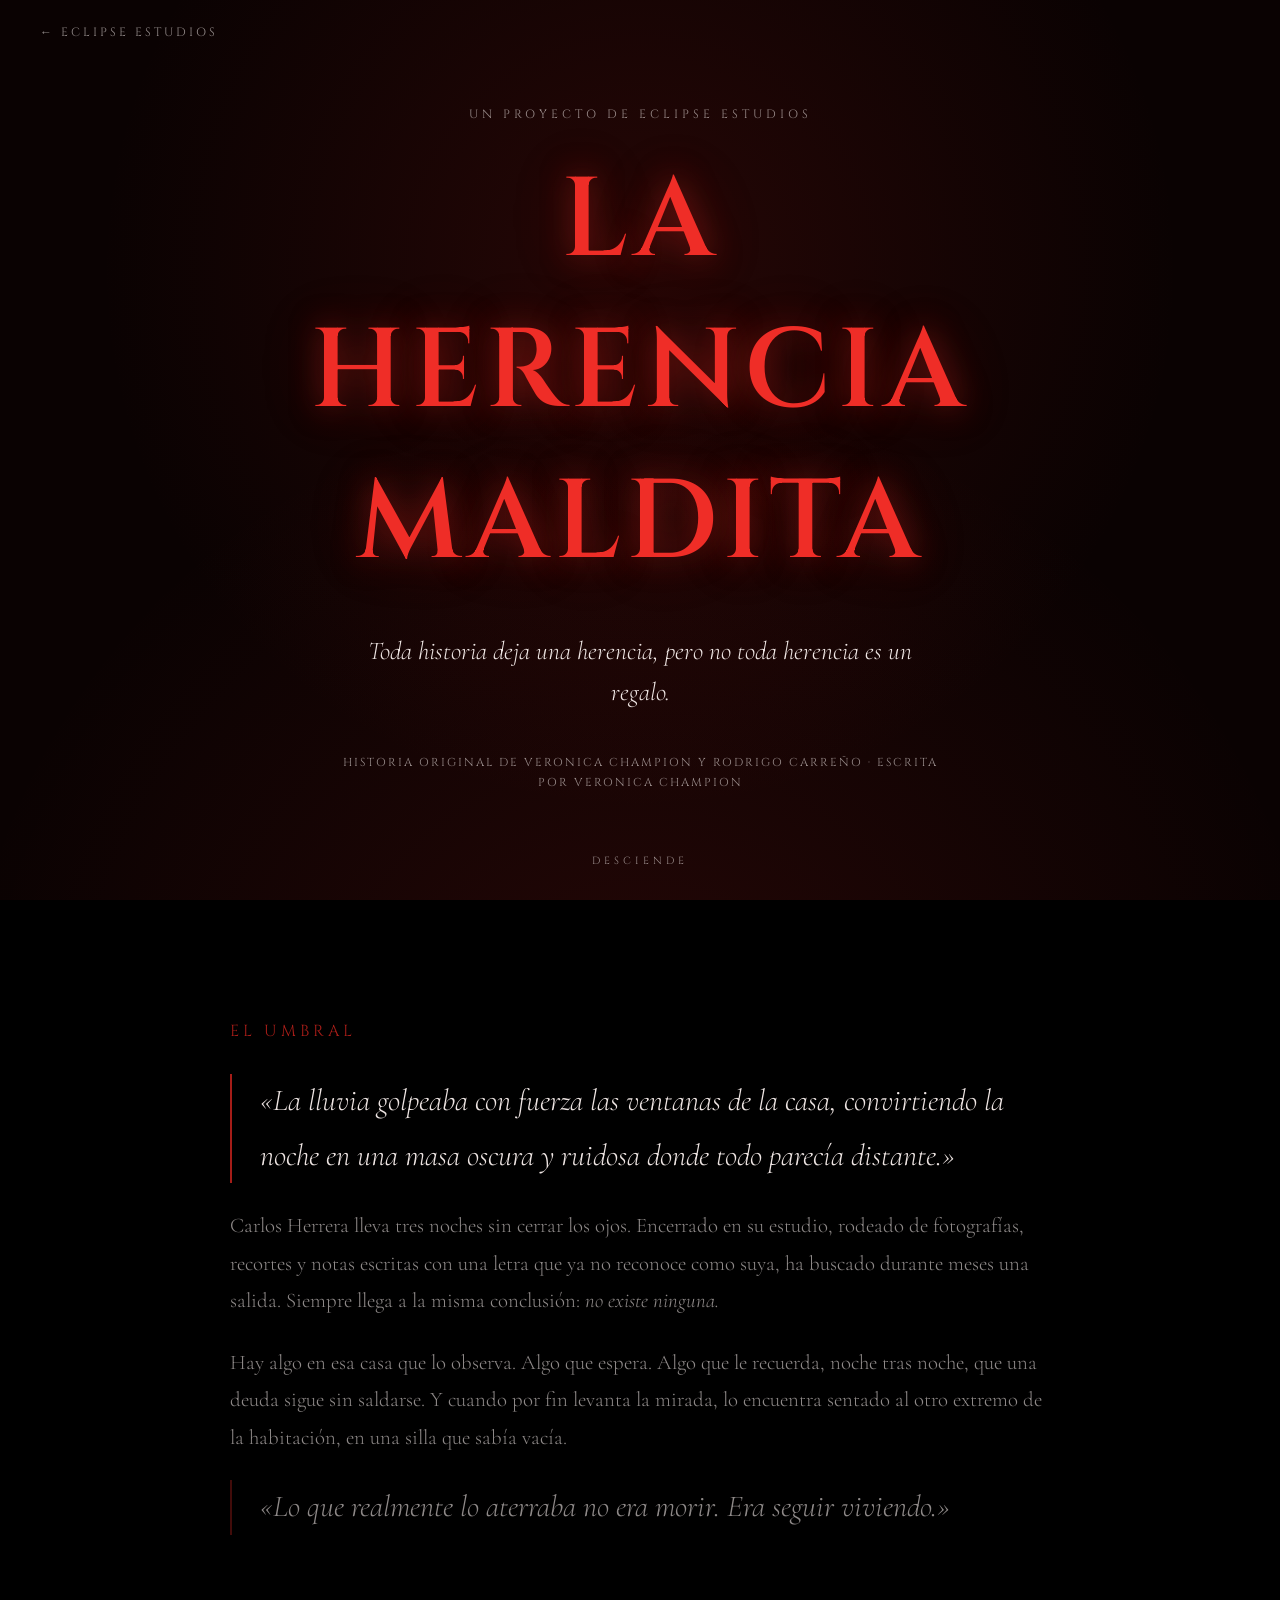
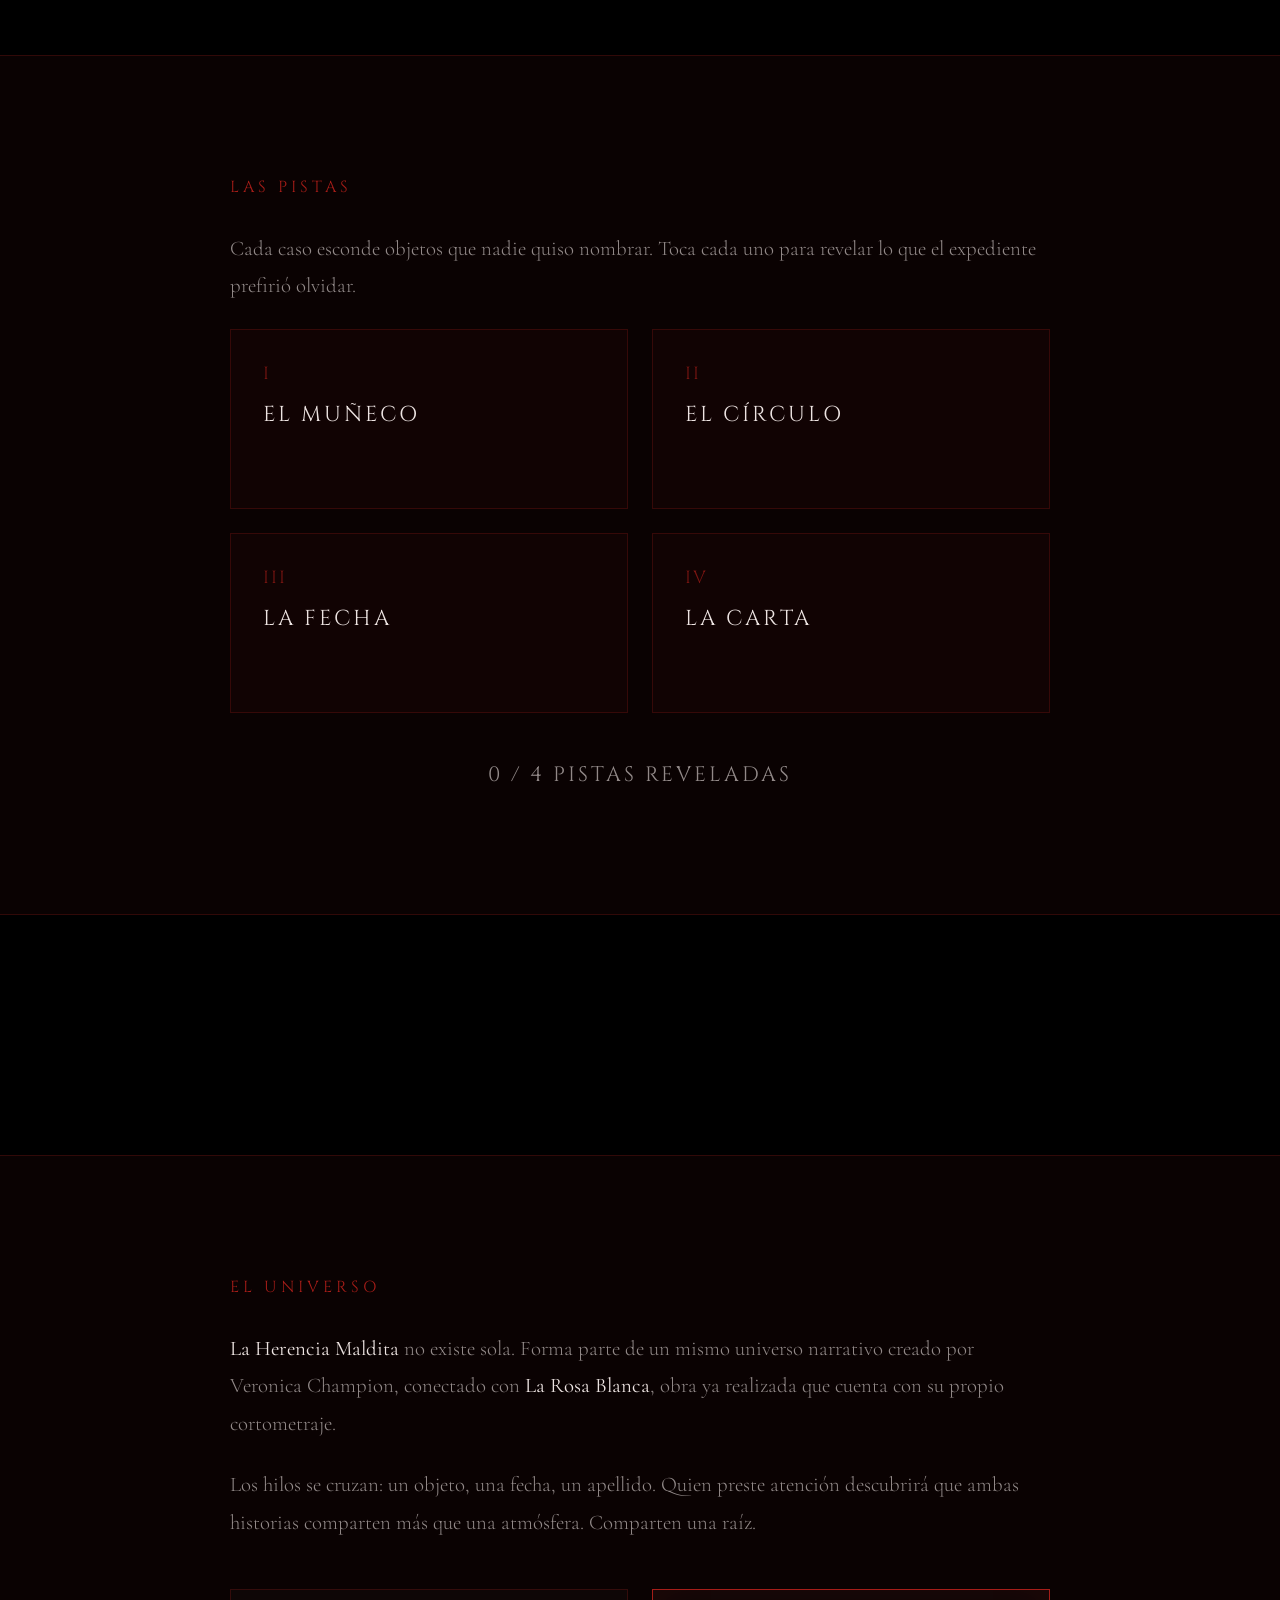
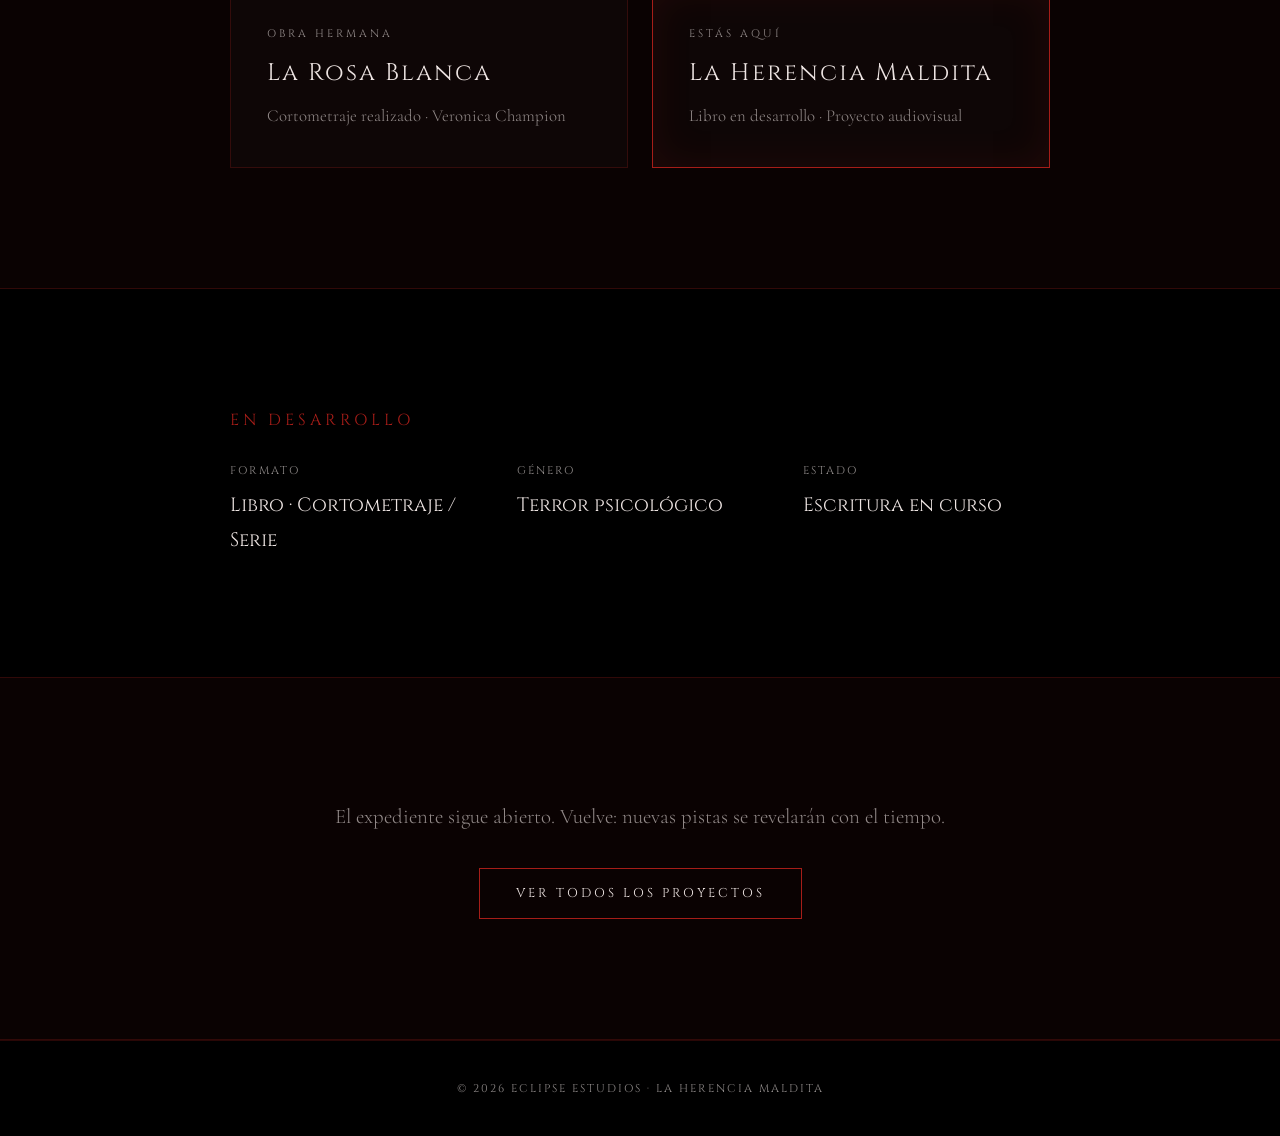
==== la-herencia-maldita/index.html @ ad68bd93 "Rename herencia.html to index.html" ====
<!DOCTYPE html>
<html lang="es">
  <head>
    <meta charset="UTF-8" />
    <meta name="viewport" content="width=device-width, initial-scale=1.0" />
    <meta
      name="description"
      content="La Herencia Maldita: libro y proyecto audiovisual de Eclipse Estudios. Una historia de Veronica Champion y Rodrigo Carreño. Descubre las pistas."
    />
    <title>La Herencia Maldita — Eclipse Estudios</title>

    <link rel="preconnect" href="https://fonts.googleapis.com" />
    <link rel="preconnect" href="https://fonts.gstatic.com" crossorigin />
    <link
      href="https://fonts.googleapis.com/css2?family=Cinzel:wght@400;500;600&family=Cormorant+Garamond:ital,wght@0,300;0,400;1,300;1,400&display=swap"
      rel="stylesheet"
    />

    <link rel="stylesheet" href="herencia.css" />
  </head>
  <body class="herencia-body">
    <header class="herencia-header">
      <a href="index.html" class="back-link" aria-label="Volver a Eclipse Estudios">&larr; Eclipse Estudios</a>
    </header>

    <main>
      <!-- HERO -->
      <section class="herencia-hero">
        <div class="herencia-hero-veil"></div>
        <div class="herencia-hero-content">
          <span class="herencia-kicker">Un proyecto de Eclipse Estudios</span>
          <h1 class="herencia-title">La Herencia Maldita</h1>
          <p class="herencia-tagline">
            Toda historia deja una herencia, pero no toda herencia es un regalo.
          </p>
          <p class="herencia-credits">
            Historia original de Veronica Champion y Rodrigo Carreño · Escrita por Veronica Champion
          </p>
        </div>
        <div class="herencia-scroll-hint" aria-hidden="true">Desciende</div>
      </section>

      <!-- RESEÑA / PRÓLOGO -->
      <section class="herencia-section">
        <div class="herencia-shell">
          <h2>El umbral</h2>
          <p class="lead-quote">
            «La lluvia golpeaba con fuerza las ventanas de la casa, convirtiendo la noche en una masa oscura y ruidosa donde todo parecía distante.»
          </p>
          <p>
            Carlos Herrera lleva tres noches sin cerrar los ojos. Encerrado en su estudio, rodeado de fotografías, recortes y notas escritas con una letra que ya no reconoce como suya, ha buscado durante meses una salida. Siempre llega a la misma conclusión: <em>no existe ninguna.</em>
          </p>
          <p>
            Hay algo en esa casa que lo observa. Algo que espera. Algo que le recuerda, noche tras noche, que una deuda sigue sin saldarse. Y cuando por fin levanta la mirada, lo encuentra sentado al otro extremo de la habitación, en una silla que sabía vacía.
          </p>
          <p class="lead-quote dim">
            «Lo que realmente lo aterraba no era morir. Era seguir viviendo.»
          </p>
        </div>
      </section>

      <!-- PISTAS INTERACTIVAS -->
      <section class="herencia-section alt" id="pistas">
        <div class="herencia-shell">
          <h2>Las pistas</h2>
          <p class="pistas-intro">
            Cada caso esconde objetos que nadie quiso nombrar. Toca cada uno para revelar lo que el expediente prefirió olvidar.
          </p>
          <div class="clue-grid">
            <button class="clue-card" type="button" data-clue="muneco">
              <span class="clue-seal" aria-hidden="true">I</span>
              <span class="clue-label">El Muñeco</span>
              <span class="clue-reveal">
                Pequeño. Antiguo. Sentado sobre una silla. Botones negros por ojos, costuras visibles, una sonrisa torcida. Aparece en cada escena... y desaparece de todos los registros oficiales.
              </span>
            </button>

            <button class="clue-card" type="button" data-clue="circulo">
              <span class="clue-seal" aria-hidden="true">II</span>
              <span class="clue-label">El Círculo</span>
              <span class="clue-reveal">
                Decenas de restos de cera rodeando el cadáver, formando un círculo irregular. No era decoración. No era casualidad. Alguien quiso que estuviera allí.
              </span>
            </button>

            <button class="clue-card" type="button" data-clue="fecha">
              <span class="clue-seal" aria-hidden="true">III</span>
              <span class="clue-label">La Fecha</span>
              <span class="clue-reveal">
                06 de junio del 2003. La detective Catalina la había visto antes. Demasiadas veces. Cada vez que aparece, se conecta con un recuerdo que lleva un año intentando entender.
              </span>
            </button>

            <button class="clue-card" type="button" data-clue="carta">
              <span class="clue-seal" aria-hidden="true">IV</span>
              <span class="clue-label">La Carta</span>
              <span class="clue-reveal">
                Doblada varias veces sobre el escritorio. La intentó escribir durante semanas; cada vez terminaba rompiéndola. Ninguna palabra bastaba para justificar lo imperdonable.
              </span>
            </button>
          </div>
          <p class="clue-progress" id="clueProgress" aria-live="polite">0 / 4 pistas reveladas</p>
        </div>
      </section>

      <!-- ACERTIJO -->
      <section class="herencia-section" id="acertijo">
        <div class="herencia-shell herencia-riddle" hidden id="riddleBlock">
          <h2>El acertijo</h2>
          <p class="riddle-text">
            «No tengo voz, pero observo. No tengo vida, pero espero. Botones por ojos, una sonrisa que no es mía. ¿Qué soy?»
          </p>
          <form class="riddle-form" id="riddleForm" autocomplete="off">
            <input
              type="text"
              id="riddleInput"
              class="riddle-input"
              placeholder="Escribe tu respuesta..."
              aria-label="Tu respuesta al acertijo"
            />
            <button type="submit" class="herencia-button">Responder</button>
          </form>
          <p class="riddle-feedback" id="riddleFeedback" aria-live="polite"></p>

          <div class="riddle-unlocked" id="riddleUnlocked" hidden>
            <p class="lead-quote">
              «El muñeco no vino solo. Llegó como un regalo, hace muchos años, envuelto en papel blanco y atado con una cinta roja.»
            </p>
            <p>
              Lo que Carlos heredó no empezó con él. La maldición tiene raíces más antiguas, sembradas en otra casa, en otra historia. Junto al regalo encontraron una sola cosa, intacta entre el polvo: <em>una rosa blanca.</em>
            </p>

            <!-- EASTER EGG: la rosa blanca oculta -->
            <div class="rose-discovery">
              <button
                type="button"
                id="roseBtn"
                class="rose-btn"
                aria-label="Tocar la rosa blanca"
              >
                <img src="rosa-blanca.png" alt="Una rosa blanca que emerge de la oscuridad" class="rose-img" />
                <span class="rose-whisper" aria-hidden="true">tócala</span>
              </button>
              <p class="rose-hint" id="roseHint">Algo sobrevivió a la maldición. La rosa aún respira... acércate.</p>
              <a
                href="https://youtu.be/BdmEtIZtX-Q?si=aeC3b5cW8g6p8lnj"
                id="roseLink"
                class="rose-link"
                target="_blank"
                rel="noopener noreferrer"
                hidden
              >
                La rosa se abre — Entra a «La Rosa Blanca» &rarr;
              </a>
            </div>
          </div>
        </div>
      </section>

      <!-- UNIVERSO COMPARTIDO -->
      <section class="herencia-section alt" id="universo">
        <div class="herencia-shell">
          <h2>El universo</h2>
          <p>
            <strong class="rosa">La Herencia Maldita</strong> no existe sola. Forma parte de un mismo universo narrativo creado por Veronica Champion, conectado con <strong class="rosa">La Rosa Blanca</strong>, obra ya realizada que cuenta con su propio cortometraje.
          </p>
          <p>
            Los hilos se cruzan: un objeto, una fecha, un apellido. Quien preste atención descubrirá que ambas historias comparten más que una atmósfera. Comparten una raíz.
          </p>
          <div class="universe-grid">
            <article class="universe-card">
              <span>Obra hermana</span>
              <h3>La Rosa Blanca</h3>
              <p>Cortometraje realizado · Veronica Champion</p>
            </article>
            <article class="universe-card current">
              <span>Estás aquí</span>
              <h3>La Herencia Maldita</h3>
              <p>Libro en desarrollo · Proyecto audiovisual</p>
            </article>
          </div>
        </div>
      </section>

      <!-- EN DESARROLLO -->
      <section class="herencia-section" id="desarrollo">
        <div class="herencia-shell">
          <h2>En desarrollo</h2>
          <div class="herencia-meta">
            <div>
              <span>Formato</span>
              <p>Libro · Cortometraje / Serie</p>
            </div>
            <div>
              <span>Género</span>
              <p>Terror psicológico</p>
            </div>
            <div>
              <span>Estado</span>
              <p>Escritura en curso</p>
            </div>
          </div>
        </div>
      </section>

      <!-- CTA -->
      <section class="herencia-section alt">
        <div class="herencia-shell herencia-cta">
          <p>El expediente sigue abierto. Vuelve: nuevas pistas se revelarán con el tiempo.</p>
          <a href="index.html#proyectos" class="herencia-button">Ver todos los proyectos</a>
        </div>
      </section>
    </main>

    <footer class="herencia-footer">
      <p>© <span id="year"></span> Eclipse Estudios · La Herencia Maldita</p>
    </footer>

    <script src="herencia.js"></script>
  </body>
</html>
---- la-herencia-maldita/herencia.css ----
:root {
  --black: #000000;
  --abyss: #0a0202;
  --ink: #ede4e2;
  --muted: rgba(237, 228, 226, 0.6);
  --line: rgba(165, 29, 24, 0.25);
  --blood-red: #a51d18;
  --blood-red-bright: #ef2d27;

  --font-display: "Cinzel", serif;
  --font-body: "Cormorant Garamond", "Cormorant", serif;
}

* {
  box-sizing: border-box;
}

html {
  scroll-behavior: smooth;
  background: var(--black);
}

.herencia-body {
  margin: 0;
  background: var(--black);
  color: var(--ink);
  font-family: var(--font-body);
  font-weight: 300;
  -webkit-font-smoothing: antialiased;
  overflow-x: hidden;
}

/* Header */
.herencia-header {
  position: fixed;
  top: 0;
  left: 0;
  width: 100%;
  padding: 24px 40px;
  z-index: 100;
  display: flex;
  align-items: center;
}

.back-link {
  font-family: var(--font-display);
  font-size: 0.75rem;
  letter-spacing: 3px;
  text-transform: uppercase;
  color: var(--muted);
  text-decoration: none;
  transition: color 200ms ease;
}

.back-link:hover,
.back-link:focus-visible {
  color: var(--blood-red-bright);
}

/* Hero */
.herencia-hero {
  position: relative;
  min-height: 100vh;
  display: flex;
  align-items: center;
  justify-content: center;
  text-align: center;
  padding: 40px;
  background:
    radial-gradient(circle at 50% 30%, rgba(165, 29, 24, 0.18), transparent 60%),
    var(--abyss);
  overflow: hidden;
}

.herencia-hero-veil {
  position: absolute;
  inset: 0;
  background: radial-gradient(circle at 50% 120%, rgba(239, 45, 39, 0.12), transparent 55%);
  pointer-events: none;
}

.herencia-hero-content {
  position: relative;
  z-index: 2;
  max-width: 760px;
}

.herencia-kicker {
  font-family: var(--font-display);
  font-size: 0.75rem;
  letter-spacing: 4px;
  text-transform: uppercase;
  color: var(--muted);
  display: block;
  margin-bottom: 24px;
}

.herencia-title {
  font-family: var(--font-display);
  font-size: clamp(3rem, 9vw, 7rem);
  font-weight: 600;
  letter-spacing: 6px;
  margin: 0;
  text-transform: uppercase;
  color: var(--blood-red-bright);
  text-shadow: 0 0 30px rgba(165, 29, 24, 0.6), 0 0 60px rgba(165, 29, 24, 0.3);
  animation: flicker 4s infinite ease-in-out;
}

@keyframes flicker {
  0%, 100% { opacity: 1; }
  48% { opacity: 1; }
  50% { opacity: 0.82; }
  52% { opacity: 1; }
  70% { opacity: 0.9; }
}

.herencia-tagline {
  font-family: var(--font-body);
  font-style: italic;
  font-size: clamp(1.2rem, 2.5vw, 1.6rem);
  line-height: 1.6;
  color: var(--ink);
  margin: 32px auto 0;
  max-width: 560px;
}

.herencia-credits {
  font-family: var(--font-display);
  font-size: 0.72rem;
  letter-spacing: 2px;
  text-transform: uppercase;
  color: var(--muted);
  margin: 40px auto 0;
  max-width: 600px;
  line-height: 1.8;
}

.herencia-scroll-hint {
  position: absolute;
  bottom: 32px;
  left: 50%;
  transform: translateX(-50%);
  font-family: var(--font-display);
  font-size: 0.65rem;
  letter-spacing: 4px;
  text-transform: uppercase;
  color: var(--muted);
  z-index: 2;
  animation: pulse 2.6s infinite ease-in-out;
}

@keyframes pulse {
  0%, 100% { opacity: 0.25; }
  50% { opacity: 0.9; }
}

/* Citas destacadas del libro */
.lead-quote {
  font-family: var(--font-body);
  font-style: italic;
  font-size: clamp(1.35rem, 3vw, 1.9rem) !important;
  line-height: 1.6;
  color: var(--ink) !important;
  border-left: 2px solid var(--blood-red);
  padding-left: 28px;
  margin: 0 0 32px 0;
}

.lead-quote.dim {
  color: var(--muted) !important;
  border-left-color: rgba(165, 29, 24, 0.4);
}

/* Secciones */
.herencia-section {
  padding: 120px 40px;
  display: flex;
  justify-content: center;
  background: var(--black);
}

.herencia-section.alt {
  background: var(--abyss);
  border-top: 1px solid var(--line);
  border-bottom: 1px solid var(--line);
}

.herencia-shell {
  width: 100%;
  max-width: 820px;
}

.herencia-section h2 {
  font-family: var(--font-display);
  font-size: 1rem;
  letter-spacing: 4px;
  text-transform: uppercase;
  color: var(--blood-red);
  margin: 0 0 32px 0;
  font-weight: 400;
}

.herencia-section p {
  font-size: 1.3rem;
  line-height: 1.8;
  color: var(--muted);
  margin: 0 0 24px 0;
}

.herencia-section p:last-child {
  margin-bottom: 0;
}

/* Metadatos del proyecto */
.herencia-meta {
  display: grid;
  grid-template-columns: repeat(3, 1fr);
  gap: 40px;
}

.herencia-meta span {
  font-family: var(--font-display);
  font-size: 0.7rem;
  letter-spacing: 2px;
  text-transform: uppercase;
  color: var(--muted);
  display: block;
  margin-bottom: 10px;
}

.herencia-meta p {
  font-family: var(--font-display);
  font-size: 1.2rem;
  color: var(--ink);
  margin: 0;
}

/* CTA */
.herencia-cta {
  text-align: center;
}

.herencia-cta p {
  margin-bottom: 32px;
}

.herencia-button {
  display: inline-block;
  font-family: var(--font-display);
  font-size: 0.8rem;
  letter-spacing: 3px;
  text-transform: uppercase;
  text-decoration: none;
  color: var(--ink);
  border: 1px solid var(--blood-red);
  padding: 16px 36px;
  transition: background 200ms ease, color 200ms ease, box-shadow 200ms ease;
}

.herencia-button:hover,
.herencia-button:focus-visible {
  background: var(--blood-red);
  color: #ffffff;
  box-shadow: 0 0 24px rgba(165, 29, 24, 0.5);
}

/* Footer */
.herencia-footer {
  padding: 40px;
  text-align: center;
  border-top: 1px solid var(--line);
}

.herencia-footer p {
  font-family: var(--font-display);
  font-size: 0.7rem;
  letter-spacing: 2px;
  text-transform: uppercase;
  color: var(--muted);
  margin: 0;
}

/* ==========================================================================
   PISTAS INTERACTIVAS
   ========================================================================== */
.pistas-intro {
  margin-bottom: 50px;
}

.clue-grid {
  display: grid;
  grid-template-columns: repeat(2, 1fr);
  gap: 24px;
}

.clue-card {
  position: relative;
  text-align: left;
  background: rgba(165, 29, 24, 0.04);
  border: 1px solid var(--line);
  padding: 32px;
  min-height: 180px;
  cursor: pointer;
  color: var(--ink);
  font-family: inherit;
  display: flex;
  flex-direction: column;
  gap: 14px;
  transition: border-color 300ms ease, background 300ms ease, box-shadow 300ms ease;
}

.clue-card:hover,
.clue-card:focus-visible {
  border-color: var(--blood-red);
  background: rgba(165, 29, 24, 0.09);
  outline: none;
}

.clue-seal {
  font-family: var(--font-display);
  font-size: 1.1rem;
  letter-spacing: 2px;
  color: var(--blood-red);
  opacity: 0.7;
}

.clue-label {
  font-family: var(--font-display);
  font-size: 1.35rem;
  letter-spacing: 3px;
  text-transform: uppercase;
  color: var(--ink);
}

.clue-reveal {
  font-family: var(--font-body);
  font-size: 1.15rem;
  line-height: 1.65;
  color: var(--muted);
  max-height: 0;
  opacity: 0;
  overflow: hidden;
  transition: max-height 600ms ease, opacity 500ms ease, margin-top 400ms ease;
}

.clue-card.is-open {
  border-color: var(--blood-red);
  background: rgba(165, 29, 24, 0.1);
  box-shadow: inset 0 0 40px rgba(165, 29, 24, 0.12);
  cursor: default;
}

.clue-card.is-open .clue-reveal {
  max-height: 320px;
  opacity: 1;
}

.clue-card.is-open .clue-seal {
  opacity: 1;
  text-shadow: 0 0 14px rgba(239, 45, 39, 0.5);
}

.clue-progress {
  font-family: var(--font-display);
  font-size: 0.75rem;
  letter-spacing: 3px;
  text-transform: uppercase;
  color: var(--muted);
  text-align: center;
  margin-top: 44px !important;
}

/* ==========================================================================
   ACERTIJO
   ========================================================================== */
.herencia-riddle {
  text-align: center;
}

.is-appearing {
  animation: emerge 900ms ease forwards;
}

@keyframes emerge {
  from { opacity: 0; transform: translateY(20px); }
  to { opacity: 1; transform: translateY(0); }
}

.riddle-text {
  font-family: var(--font-body);
  font-style: italic;
  font-size: clamp(1.3rem, 3vw, 1.75rem) !important;
  line-height: 1.6;
  color: var(--ink) !important;
  max-width: 620px;
  margin: 0 auto 40px !important;
}

.riddle-form {
  display: flex;
  flex-wrap: wrap;
  gap: 16px;
  justify-content: center;
  align-items: center;
}

.riddle-input {
  font-family: var(--font-body);
  font-size: 1.2rem;
  color: var(--ink);
  background: rgba(255, 255, 255, 0.03);
  border: 1px solid var(--line);
  padding: 14px 22px;
  min-width: 280px;
  text-align: center;
  outline: none;
  transition: border-color 200ms ease;
}

.riddle-input:focus {
  border-color: var(--blood-red);
}

.riddle-input:disabled {
  opacity: 0.5;
}

.riddle-feedback {
  font-family: var(--font-display);
  font-size: 0.8rem;
  letter-spacing: 2px;
  text-transform: uppercase;
  min-height: 1.2em;
  margin: 28px 0 0 !important;
}

.riddle-feedback.is-right {
  color: var(--ink);
  text-shadow: 0 0 14px rgba(239, 45, 39, 0.5);
}

.riddle-feedback.is-wrong {
  color: var(--blood-red);
}

.riddle-unlocked {
  margin-top: 48px;
  padding-top: 40px;
  border-top: 1px solid var(--line);
  text-align: left;
}

.riddle-link-hint {
  font-family: var(--font-display);
  font-size: 0.8rem !important;
  letter-spacing: 3px;
  text-transform: uppercase;
  color: var(--blood-red) !important;
  text-align: center;
  margin-top: 24px !important;
}

/* ==========================================================================
   EASTER EGG — LA ROSA BLANCA
   ========================================================================== */
.rose-discovery {
  text-align: center;
  margin-top: 48px;
}

.rose-btn {
  position: relative;
  background: none;
  border: none;
  padding: 0;
  cursor: pointer;
  display: inline-block;
  line-height: 0;
}

.rose-img {
  width: clamp(160px, 30vw, 240px);
  height: auto;
  /* Empieza apenas visible, perdida en la oscuridad */
  opacity: 0.32;
  filter: grayscale(40%) brightness(0.6) drop-shadow(0 0 0 rgba(255, 255, 255, 0));
  transition: opacity 700ms ease, filter 900ms ease, transform 700ms ease;
  animation: rose-breathe 4.5s infinite ease-in-out;
}

.rose-btn:hover .rose-img,
.rose-btn:focus-visible .rose-img {
  opacity: 0.6;
  filter: grayscale(10%) brightness(0.9) drop-shadow(0 0 18px rgba(237, 228, 226, 0.4));
  outline: none;
}

@keyframes rose-breathe {
  0%, 100% { transform: scale(1); }
  50% { transform: scale(1.025); }
}

.rose-whisper {
  position: absolute;
  bottom: 8px;
  left: 50%;
  transform: translateX(-50%);
  font-family: var(--font-display);
  font-size: 0.6rem;
  letter-spacing: 3px;
  text-transform: uppercase;
  color: var(--muted);
  opacity: 0.5;
  pointer-events: none;
}

/* Estremecimiento en cada toque */
.rose-stir .rose-img {
  animation: rose-shiver 600ms ease;
}

@keyframes rose-shiver {
  0%, 100% { transform: rotate(0deg) scale(1); }
  25% { transform: rotate(-1.5deg) scale(1.03); }
  75% { transform: rotate(1.5deg) scale(1.03); }
}

/* Floración final: la rosa brilla en blanco puro */
.rose-bloom .rose-img {
  opacity: 1;
  filter: grayscale(0%) brightness(1.15)
    drop-shadow(0 0 30px rgba(255, 255, 255, 0.7))
    drop-shadow(0 0 70px rgba(237, 228, 226, 0.4));
  transform: scale(1.08);
  animation: none;
}

.rose-bloom .rose-whisper {
  opacity: 0;
}

.rose-hint {
  font-family: var(--font-body);
  font-style: italic;
  font-size: 1.15rem !important;
  color: var(--muted);
  margin: 24px auto 0 !important;
  max-width: 460px;
}

.rose-link {
  display: inline-block;
  margin-top: 28px;
  font-family: var(--font-display);
  font-size: 0.8rem;
  letter-spacing: 3px;
  text-transform: uppercase;
  text-decoration: none;
  color: #ffffff;
  border: 1px solid rgba(237, 228, 226, 0.6);
  padding: 16px 34px;
  transition: background 250ms ease, color 250ms ease, box-shadow 250ms ease;
  box-shadow: 0 0 24px rgba(237, 228, 226, 0.25);
}

.rose-link:hover,
.rose-link:focus-visible {
  background: #ffffff;
  color: var(--abyss);
  box-shadow: 0 0 36px rgba(255, 255, 255, 0.6);
  outline: none;
}

/* ==========================================================================
   UNIVERSO COMPARTIDO
   ========================================================================== */
.rosa {
  color: var(--ink);
  font-weight: 400;
}

.universe-grid {
  display: grid;
  grid-template-columns: repeat(2, 1fr);
  gap: 24px;
  margin-top: 48px;
}

.universe-card {
  border: 1px solid var(--line);
  padding: 36px;
  background: rgba(255, 255, 255, 0.015);
}

.universe-card.current {
  border-color: var(--blood-red);
  box-shadow: inset 0 0 40px rgba(165, 29, 24, 0.12);
}

.universe-card span {
  font-family: var(--font-display);
  font-size: 0.68rem;
  letter-spacing: 3px;
  text-transform: uppercase;
  color: var(--muted);
  display: block;
  margin-bottom: 16px;
}

.universe-card h3 {
  font-family: var(--font-display);
  font-size: 1.5rem;
  font-weight: 400;
  letter-spacing: 2px;
  color: var(--ink);
  margin: 0 0 12px 0;
}

.universe-card p {
  font-size: 1.05rem !important;
  color: var(--muted);
  margin: 0 !important;
}

/* ==========================================================================
   RESPONSIVO
   ========================================================================== */
@media (max-width: 980px) {
  .herencia-section {
    padding: 80px 24px;
  }

  .herencia-meta,
  .clue-grid,
  .universe-grid {
    grid-template-columns: 1fr;
    gap: 28px;
  }

  .riddle-input {
    min-width: 0;
    width: 100%;
  }
}
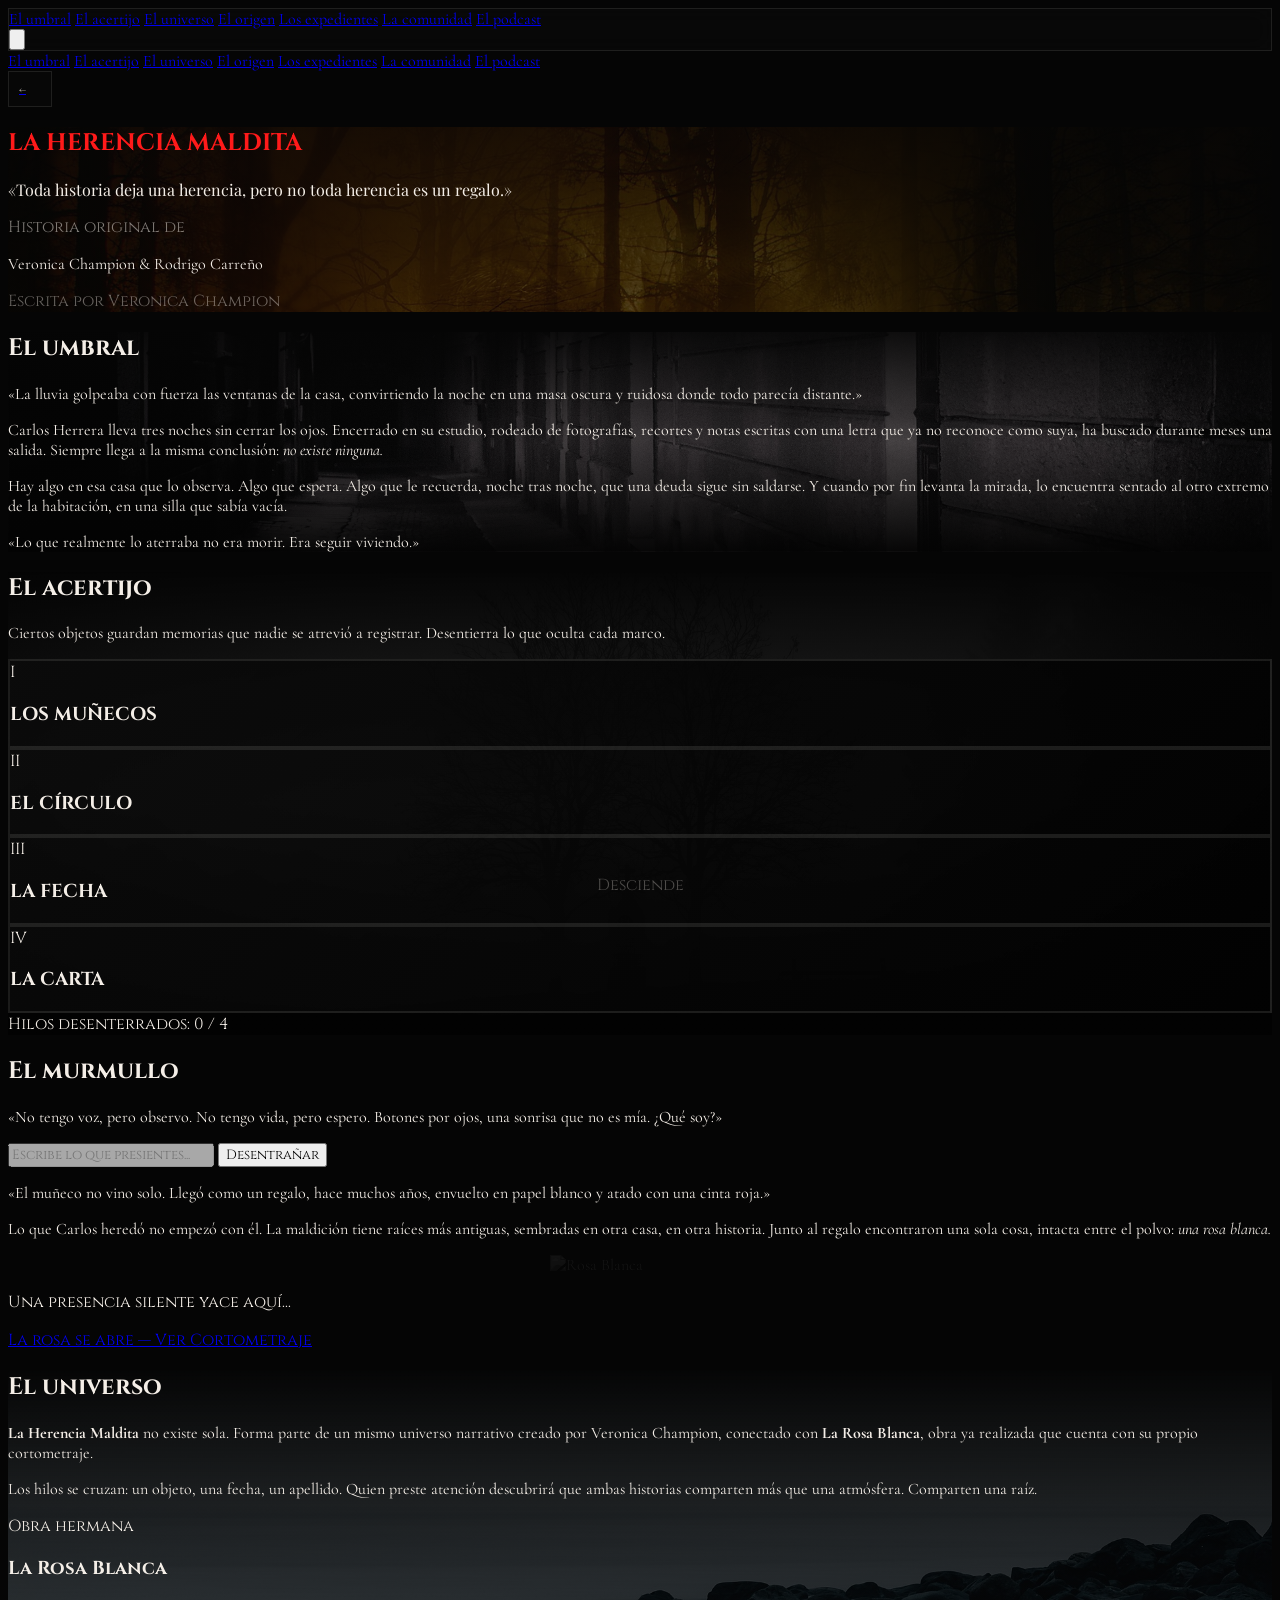
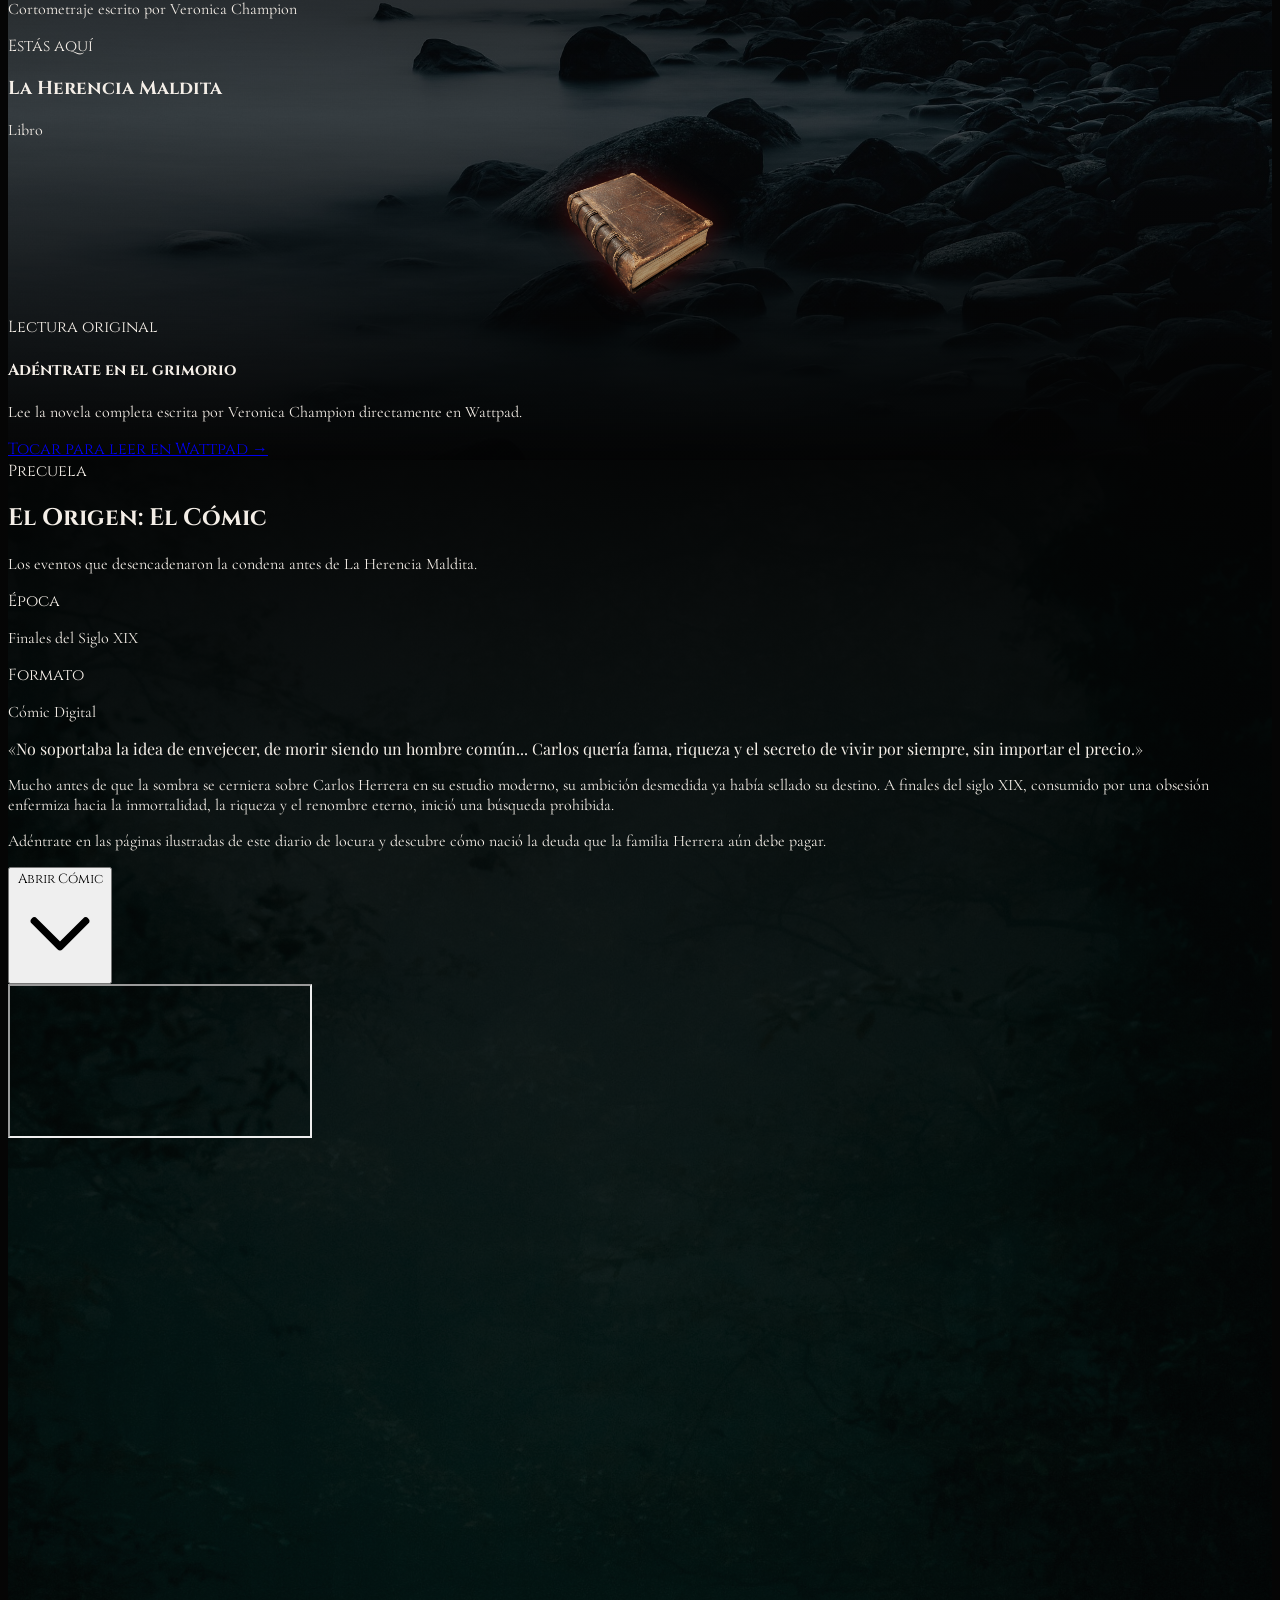
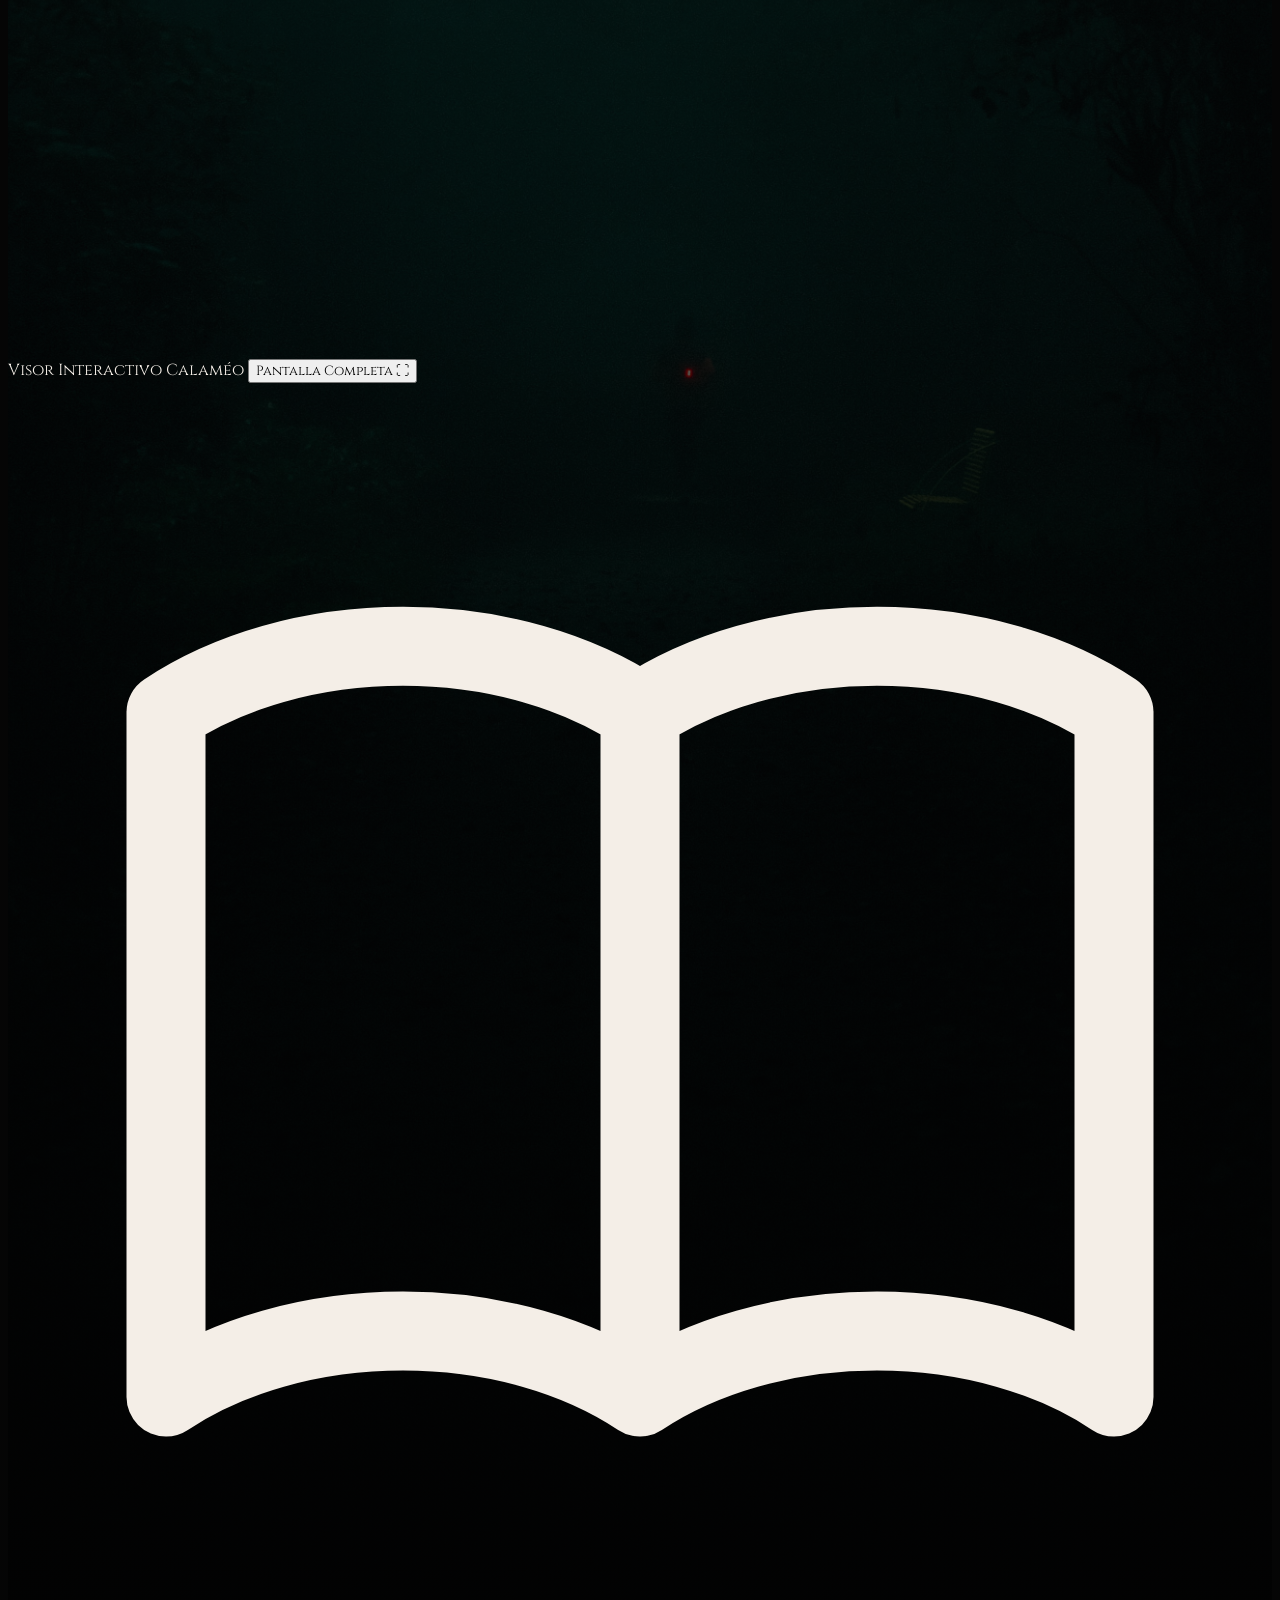
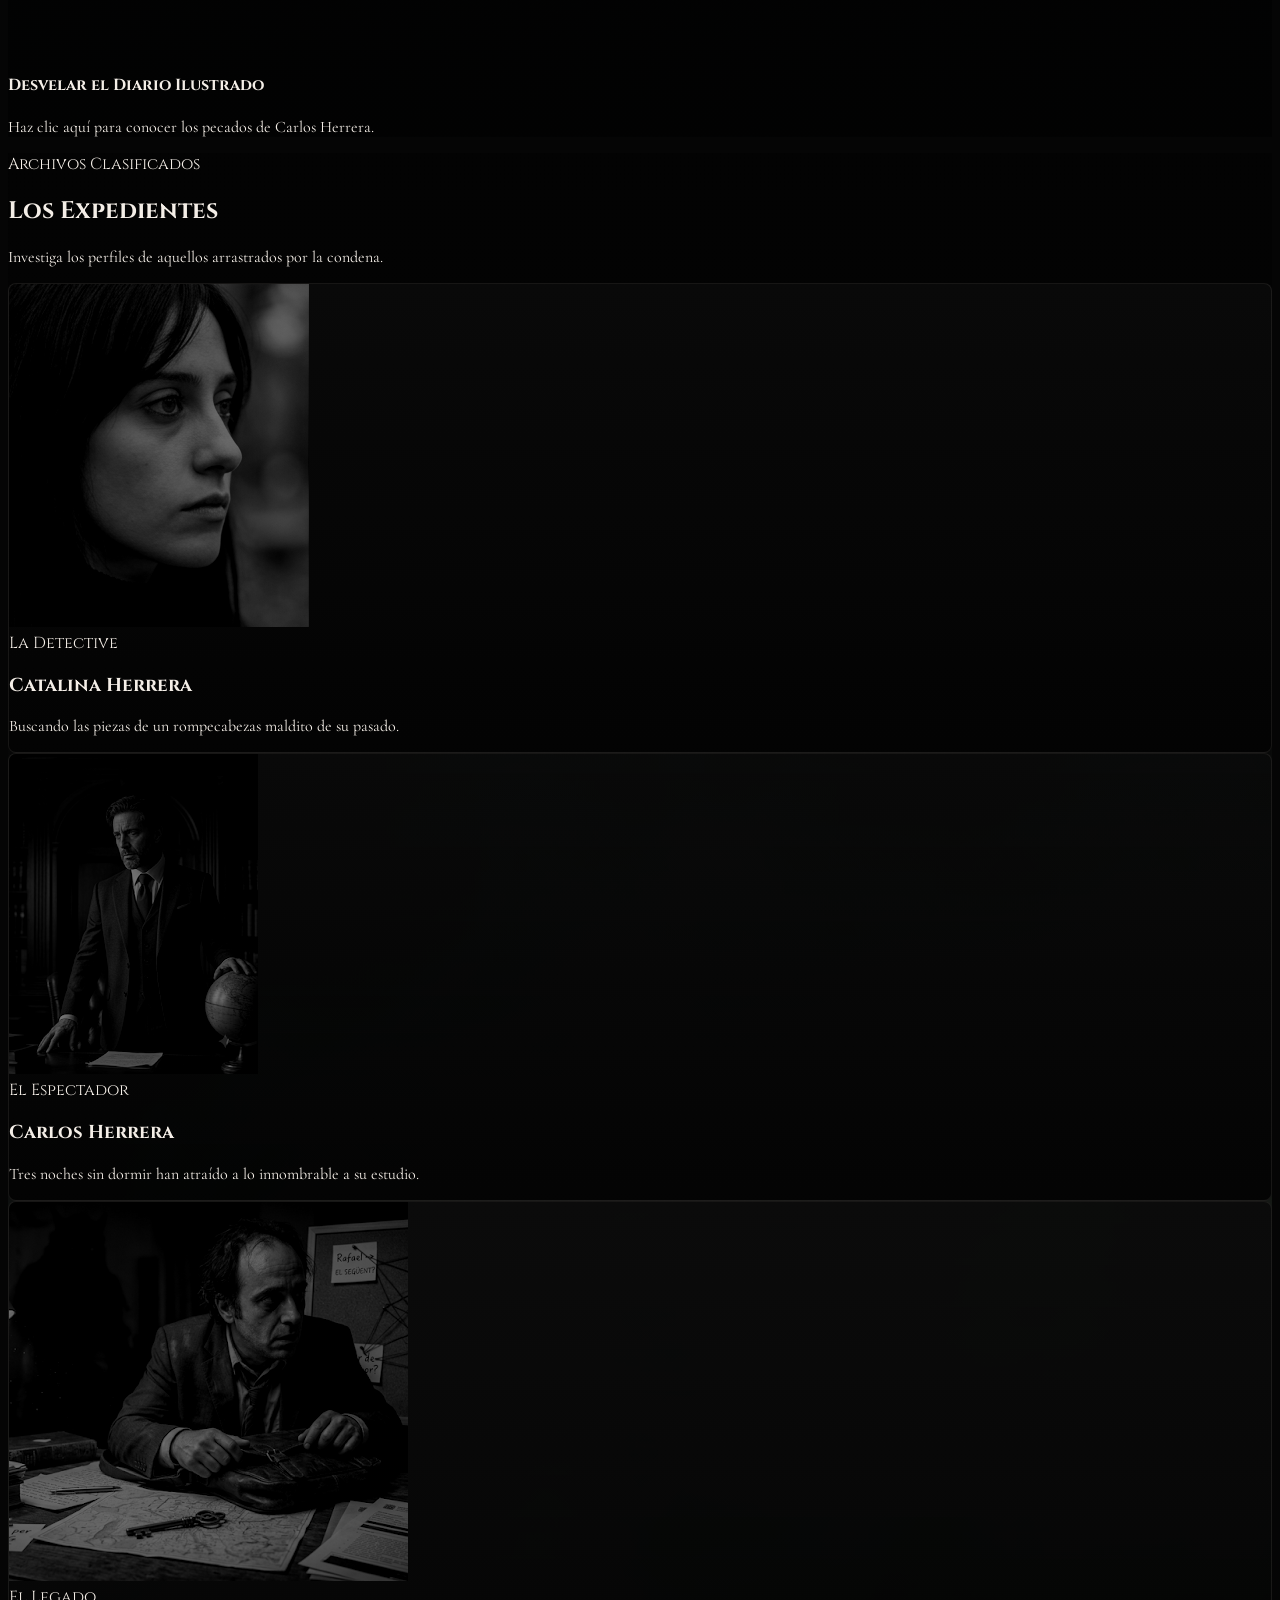
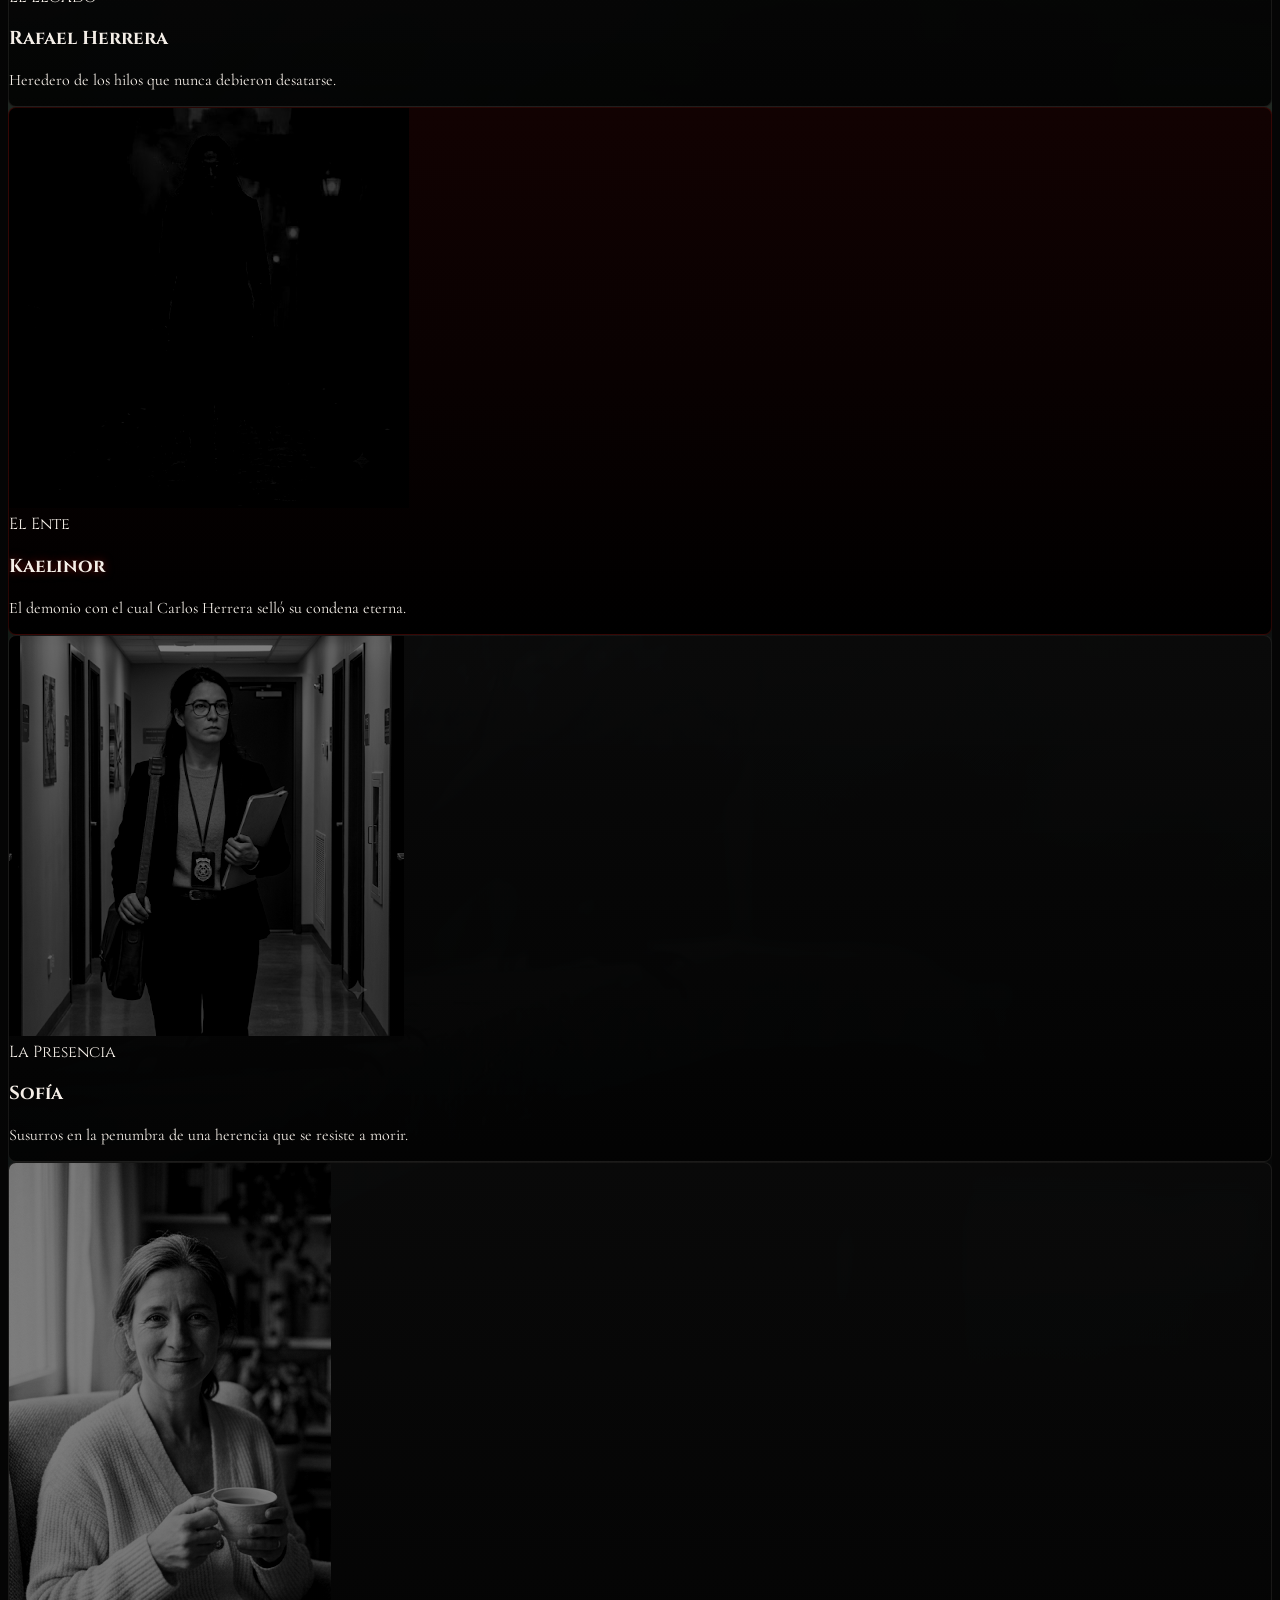
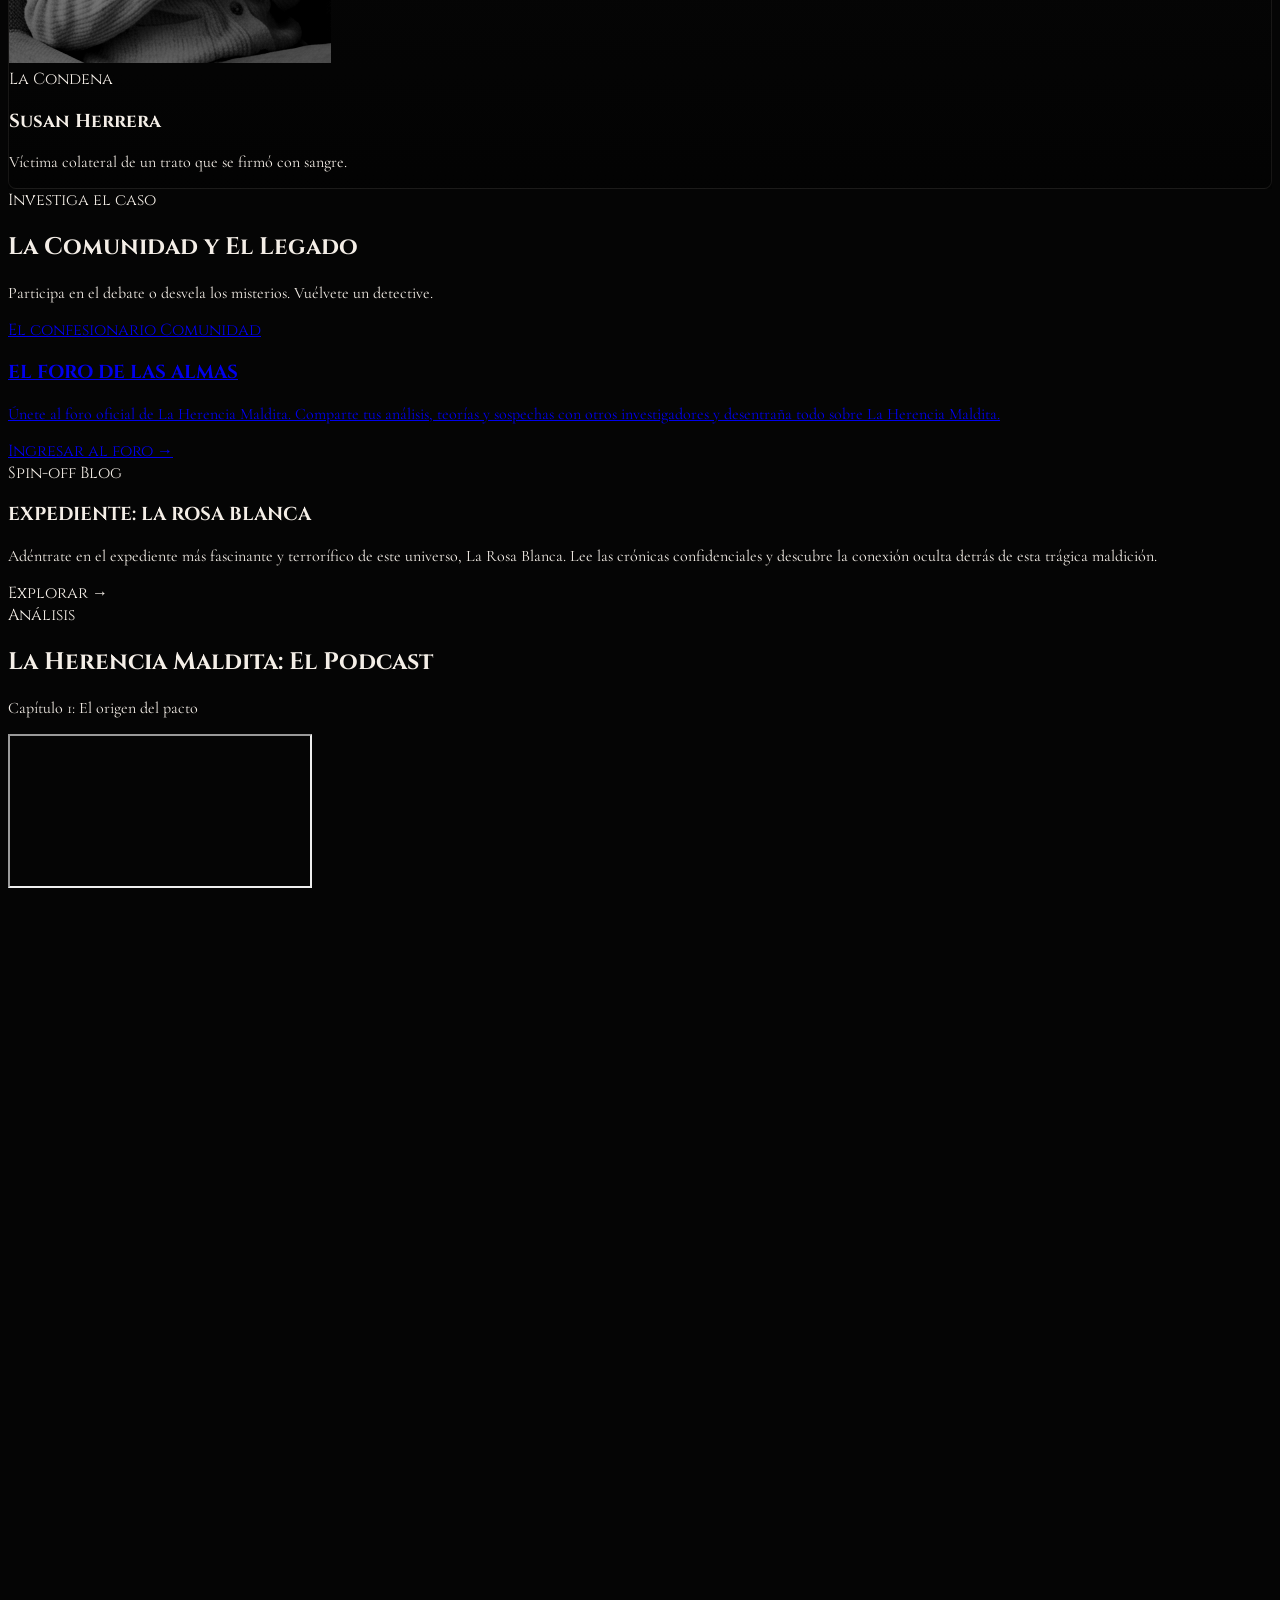
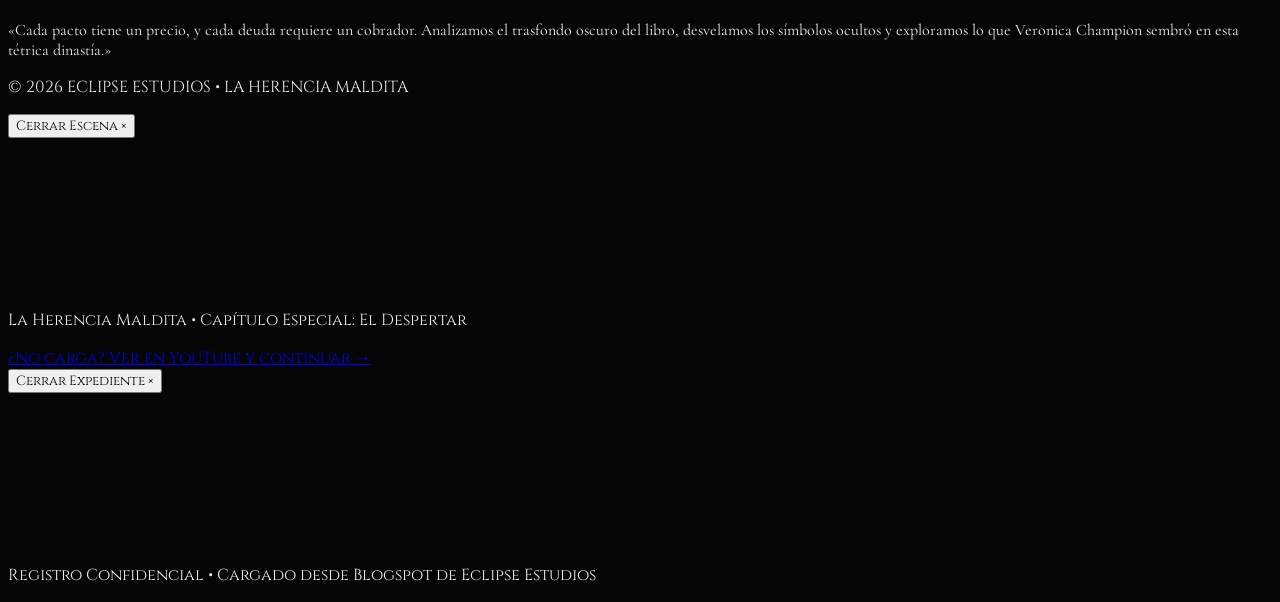
==== commit c1b7fe2c: "Update final index.html" ====
--- a/la-herencia-maldita/index.html
+++ b/la-herencia-maldita/index.html
@@ -1,221 +1,1341 @@
 <!DOCTYPE html>
+<!-- saved from url=(0098)file:///C:/Users/rodri/OneDrive/Escritorio/Eclipse%20Web%20final/la-herencia-maldita/herencia.html -->
 <html lang="es">
-  <head>
-    <meta charset="UTF-8" />
-    <meta name="viewport" content="width=device-width, initial-scale=1.0" />
-    <meta
-      name="description"
-      content="La Herencia Maldita: libro y proyecto audiovisual de Eclipse Estudios. Una historia de Veronica Champion y Rodrigo Carreño. Descubre las pistas."
-    />
+<head>
+    <meta charset="UTF-8">
+    <meta name="viewport" content="width=device-width, initial-scale=1.0">
+    <meta name="description" content="La Herencia Maldita: libro y proyecto de Eclipse Estudios. Una historia de Veronica Champion y Rodrigo Carreño.">
     <title>La Herencia Maldita — Eclipse Estudios</title>
-
-    <link rel="preconnect" href="https://fonts.googleapis.com" />
-    <link rel="preconnect" href="https://fonts.gstatic.com" crossorigin />
-    <link
-      href="https://fonts.googleapis.com/css2?family=Cinzel:wght@400;500;600&family=Cormorant+Garamond:ital,wght@0,300;0,400;1,300;1,400&display=swap"
-      rel="stylesheet"
-    />
-
-    <link rel="stylesheet" href="herencia.css" />
-  </head>
-  <body class="herencia-body">
-    <header class="herencia-header">
-      <a href="index.html" class="back-link" aria-label="Volver a Eclipse Estudios">&larr; Eclipse Estudios</a>
-    </header>
-
-    <main>
-      <!-- HERO -->
-      <section class="herencia-hero">
-        <div class="herencia-hero-veil"></div>
-        <div class="herencia-hero-content">
-          <span class="herencia-kicker">Un proyecto de Eclipse Estudios</span>
-          <h1 class="herencia-title">La Herencia Maldita</h1>
-          <p class="herencia-tagline">
-            Toda historia deja una herencia, pero no toda herencia es un regalo.
-          </p>
-          <p class="herencia-credits">
-            Historia original de Veronica Champion y Rodrigo Carreño · Escrita por Veronica Champion
-          </p>
+    
+    <!-- Enlaces de tipografías oficiales de Google Fonts -->
+    <link rel="preconnect" href="https://fonts.googleapis.com">
+    <link rel="preconnect" href="https://fonts.gstatic.com" crossorigin>
+    <link href="https://fonts.googleapis.com/css2?family=Cinzel:wght@400;700&family=Cormorant+Garamond:ital,wght@0,300;0,400;0,600;0,700;1,300;1,400&family=Playfair+Display:ital,wght@0,400;0,600;1,400&display=swap" rel="stylesheet">
+    
+    <!-- Tailwind CSS para renderizado fluido y responsive -->
+    <script src="https://cdn.tailwindcss.com"></script>
+
+    <script>
+        tailwind.config = {
+            theme: {
+                extend: {
+                    fontFamily: {
+                        display: ['Cinzel', 'serif'],
+                        serif: ['Cormorant Garamond', 'serif'],
+                        eslogan: ['Playfair Display', 'serif']
+                    }
+                }
+            }
+        }
+    </script>
+
+    <style>
+        :root {
+            --blood-red: #8a1410;
+            --blood-red-bright: #e62219;
+            --ink: #f4eee7;
+            --black: #050505;
+        }
+
+        body {
+            background-color: var(--black);
+            color: var(--ink);
+            font-family: 'Cormorant Garamond', serif;
+            overflow-x: hidden;
+            scroll-behavior: smooth;
+        }
+
+        .font-display { font-family: 'Cinzel', serif; }
+        .font-eslogan { font-family: 'Playfair Display', serif; }
+
+        /* TRATAMIENTO DE FONDOS CINEMÁTICOS PARA LAS SECCIONES */
+        #hero-section {
+            background-image: linear-gradient(to bottom, rgba(5, 5, 5, 0.9) 0%, rgba(5, 5, 5, 0.45) 50%, rgba(5, 5, 5, 0.95) 100%), url('cara en arboles.jpg');
+            background-size: cover;
+            background-position: center;
+            background-attachment: fixed;
+        }
+
+        #umbral {
+            background-image: linear-gradient(to bottom, rgba(5, 5, 5, 0.95) 0%, rgba(5, 5, 5, 0.65) 50%, rgba(3, 3, 3, 0.98) 100%), url('calle blanco y negro.jpg');
+            background-size: cover;
+            background-position: center;
+            background-attachment: fixed;
+        }
+
+        #acertijo {
+            background-image: linear-gradient(to bottom, rgba(3, 3, 3, 0.98) 0%, rgba(3, 3, 3, 0.7) 50%, rgba(2, 2, 2, 0.98) 100%), url('arbol misterioso.jpg');
+            background-size: cover;
+            background-position: center;
+            background-attachment: fixed;
+        }
+
+        #universo {
+            background-image: linear-gradient(to bottom, rgba(2, 2, 2, 0.98) 0%, rgba(2, 2, 2, 0.6) 50%, rgba(3, 3, 3, 0.98) 100%), url('mar solitario.jpg');
+            background-size: cover;
+            background-position: center;
+            background-attachment: fixed;
+        }
+
+        #origen {
+            background-image: linear-gradient(to bottom, rgba(3, 3, 3, 0.98) 0%, rgba(3, 3, 3, 0.65) 50%, rgba(2, 2, 2, 0.98) 100%), url('bosque denso.jpg');
+            background-size: cover;
+            background-position: center;
+            background-attachment: fixed;
+        }
+
+        #expedientes {
+            background-image: linear-gradient(to bottom, rgba(2, 2, 2, 0.98) 0%, rgba(2, 2, 2, 0.7) 50%, rgba(2, 2, 2, 0.98) 100%), url('cuervos.jpg');
+            background-size: cover;
+            background-position: center;
+            background-attachment: fixed;
+        }
+
+        /* ANIMACIÓN SECUENCIAL HERO LANDING - ENTRADAS CINEMÁTICAS */
+        @keyframes cinematic-title-reveal {
+            0% { opacity: 0; filter: blur(15px); transform: scale(0.96); }
+            100% { opacity: 1; filter: blur(0); transform: scale(1); }
+        }
+
+        @keyframes cinematic-reveal {
+            0% { opacity: 0; filter: blur(12px); transform: translateY(15px); }
+            100% { opacity: 1; filter: blur(0); transform: translateY(0); }
+        }
+
+        @keyframes cinematic-reveal-half {
+            0% { opacity: 0; filter: blur(12px); transform: translateY(15px); }
+            100% { opacity: 0.5; filter: blur(0); transform: translateY(0); }
+        }
+
+        @keyframes cinematic-reveal-40 {
+            0% { opacity: 0; filter: blur(12px); transform: translateY(15px); }
+            100% { opacity: 0.4; filter: blur(0); transform: translateY(0); }
+        }
+
+        @keyframes cinematic-reveal-30 {
+            0% { opacity: 0; filter: blur(10px); transform: translateY(10px); }
+            100% { opacity: 0.3; filter: blur(0); transform: translateY(0); }
+        }
+
+        /* Declaración de retrasos y ejecuciones progresivas de carga */
+        .anim-delay-title {
+            animation: cinematic-title-reveal 2.2s cubic-bezier(0.16, 1, 0.3, 1) 0.3s forwards, subtle-glow 6s infinite ease-in-out 2.5s;
+            opacity: 0;
+            will-change: opacity, filter, transform;
+        }
+
+        .anim-delay-tagline {
+            animation: cinematic-reveal 1.8s cubic-bezier(0.16, 1, 0.3, 1) 2.3s forwards;
+            opacity: 0;
+            will-change: opacity, filter, transform;
+        }
+
+        .anim-delay-nav {
+            animation: cinematic-reveal 1.8s cubic-bezier(0.16, 1, 0.3, 1) 2.3s forwards;
+            opacity: 0;
+            will-change: opacity, filter, transform;
+        }
+
+        .anim-delay-author-label {
+            animation: cinematic-reveal-half 1.2s cubic-bezier(0.16, 1, 0.3, 1) 3.3s forwards;
+            opacity: 0;
+            will-change: opacity, filter, transform;
+        }
+
+        .anim-delay-author-names {
+            animation: cinematic-reveal 1.2s cubic-bezier(0.16, 1, 0.3, 1) 3.8s forwards;
+            opacity: 0;
+            will-change: opacity, filter, transform;
+        }
+
+        .anim-delay-author-written {
+            animation: cinematic-reveal-40 1.2s cubic-bezier(0.16, 1, 0.3, 1) 4.3s forwards;
+            opacity: 0;
+            will-change: opacity, filter, transform;
+        }
+
+        .anim-delay-desciende {
+            animation: cinematic-reveal-30 1.5s cubic-bezier(0.16, 1, 0.3, 1) 5.3s forwards;
+            opacity: 0;
+            will-change: opacity, filter, transform;
+        }
+
+        @keyframes subtle-glow {
+            0%, 100% { 
+                text-shadow: 0 0 10px rgba(138, 20, 16, 0.4), 0 0 20px rgba(138, 20, 16, 0.2);
+                transform: scale(1);
+            }
+            50% { 
+                text-shadow: 0 0 30px rgba(230, 34, 25, 0.8), 0 0 50px rgba(230, 34, 25, 0.4);
+                transform: scale(1.02);
+            }
+        }
+
+        .hero-title-anim {
+            color: #ff1a1a;
+        }
+
+        /* Estilo para el menú superior horizontal */
+        .glass-nav {
+            background: rgba(10, 10, 10, 0.6);
+            backdrop-filter: blur(10px);
+            border: 1px solid rgba(244, 238, 231, 0.1);
+            transition: all 0.3s ease;
+        }
+
+        /* Botón de retorno Eclipse Estudios flotante en el bottom-left con despliegue progresivo */
+        .glass-nav-back {
+            background: rgba(10, 10, 10, 0.65);
+            backdrop-filter: blur(10px);
+            border: 1px solid rgba(244, 238, 231, 0.1);
+            transition: all 0.5s cubic-bezier(0.4, 0, 0.2, 1);
+            width: 32px; /* Estado comprimido: solo muestra la flecha */
+            height: 34px;
+            overflow: hidden;
+            display: inline-flex;
+            align-items: center;
+            white-space: nowrap;
+            padding-left: 10px;
+        }
+
+        .glass-nav-back:hover {
+            width: 120px; /* Desplegado completamente */
+            border-color: rgba(255, 255, 255, 0.95);
+            box-shadow: 0 0 22px rgba(255, 255, 255, 0.7);
+            background: rgba(15, 15, 15, 0.9);
+            padding-right: 10px;
+        }
+
+        /* Animación para el bloque de texto oculto en el estado comprimido */
+        .glass-nav-back .nav-text {
+            opacity: 0;
+            transform: translateX(-12px);
+            transition: opacity 0.4s cubic-bezier(0.4, 0, 0.2, 1), 
+                        transform 0.4s cubic-bezier(0.4, 0, 0.2, 1);
+            pointer-events: none;
+        }
+
+        .glass-nav-back:hover .nav-text {
+            opacity: 1;
+            transform: translateX(0);
+            pointer-events: auto;
+        }
+
+        .glass-nav-back:hover span, 
+        .glass-nav-back:hover div span {
+            color: #ffffff !important;
+            text-shadow: 0 0 10px rgba(255, 255, 255, 0.6);
+        }
+
+        /* Clases de margen para anclaje de scroll fluido perfectamente balanceado */
+        .scroll-mt-section {
+            scroll-margin-top: 5.5rem;
+        }
+
+        /* Sistema de animación Scroll-Reveal Premium */
+        .reveal-hidden {
+            opacity: 0;
+            transform: translateY(35px);
+            filter: blur(6px);
+            transition: opacity 1.2s cubic-bezier(0.215, 0.610, 0.355, 1), 
+                        transform 1.2s cubic-bezier(0.215, 0.610, 0.355, 1), 
+                        filter 1.2s cubic-bezier(0.215, 0.610, 0.355, 1);
+        }
+
+        .reveal-visible {
+            opacity: 1;
+            transform: translateY(0);
+            filter: blur(0);
+        }
+
+        /* Botón Desciende: Posicionado de forma absoluta bien pegado al borde inferior */
+        .desciende-container {
+            position: absolute !important;
+            bottom: 0.25rem !important; 
+            left: 0;
+            right: 0;
+            display: flex;
+            justify-content: center;
+            opacity: 0.3;
+            pointer-events: none;
+            z-index: 30;
+        }
+
+        /* Tarjetas del expediente interactivo */
+        .clue-card {
+            background: linear-gradient(135deg, rgba(10, 10, 10, 0.85) 0%, rgba(2, 2, 2, 0.9) 100%);
+            border: 2px solid rgba(244, 238, 231, 0.1);
+            transition: all 0.5s cubic-bezier(0.4, 0, 0.2, 1);
+            cursor: pointer;
+            position: relative;
+            overflow: hidden;
+        }
+
+        .clue-card:hover {
+            border-color: var(--blood-red);
+            box-shadow: inset 0 0 20px rgba(138, 20, 16, 0.2);
+        }
+
+        .clue-card.active {
+            border-color: var(--blood-red-bright);
+            background: rgba(138, 20, 16, 0.1);
+        }
+
+        .reveal-text {
+            max-height: 0;
+            opacity: 0;
+            transition: all 0.6s ease;
+            overflow: hidden;
+        }
+
+        .clue-card.active .reveal-text {
+            max-height: 500px;
+            opacity: 1;
+            margin-top: 1rem;
+        }
+
+        /* Contenedor de Imágenes de Evidencia Grandes */
+        .clue-image-container {
+            width: 180px !important;
+            height: 180px !important;
+            flex-shrink: 0;
+            background-color: rgba(15, 15, 15, 0.6);
+            padding: 8px;
+            border-radius: 8px;
+            border: 1px solid rgba(244, 238, 231, 0.08);
+            display: flex;
+            align-items: center;
+            justify-content: center;
+            overflow: hidden;
+            transition: all 0.3s ease;
+        }
+
+        @media (max-width: 640px) {
+            .clue-image-container {
+                width: 140px !important;
+                height: 140px !important;
+                margin-top: 1rem;
+            }
+        }
+
+        .clue-image {
+            max-width: 100% !important;
+            max-height: 100% !important;
+            object-fit: contain !important;
+            filter: grayscale(1) brightness(0.4) contrast(1.1);
+            opacity: 0.7;
+            transition: transform 0.5s ease, filter 0.5s ease, opacity 0.5s ease;
+        }
+
+        .clue-image:hover {
+            transform: scale(1.08);
+            filter: grayscale(0) brightness(1.1) contrast(1) drop-shadow(0 0 12px rgba(255, 255, 255, 0.85)) !important;
+            opacity: 1;
+        }
+
+        .emerge-from-shadows {
+            animation: emerge 1.5s ease-out forwards;
+        }
+
+        @keyframes emerge {
+            from { opacity: 0; transform: translateY(40px); filter: blur(10px); }
+            to { opacity: 1; transform: translateY(0); filter: blur(0); }
+        }
+
+        /* Libro Grimorio Flotante libre de caja con sombra centrada */
+        .grimorio-book {
+            width: 160px !important;
+            height: auto !important;
+            display: block;
+            margin: 0 auto;
+            transition: all 0.5s cubic-bezier(0.4, 0, 0.2, 1);
+            filter: drop-shadow(0 0 15px rgba(138, 20, 16, 0.5)) !important;
+        }
+
+        .grimorio-book:hover {
+            transform: scale(1.1) translateY(-10px);
+            filter: drop-shadow(0 0 30px rgba(230, 34, 25, 0.85)) !important;
+        }
+
+        /* Tarjetas de Expedientes de Personajes */
+        .char-card {
+            background: linear-gradient(180deg, rgba(10, 10, 10, 0.9) 0%, rgba(3, 3, 3, 0.95) 100%);
+            border: 1px solid rgba(244, 238, 231, 0.08);
+            transition: all 0.4s cubic-bezier(0.4, 0, 0.2, 1);
+            overflow: hidden;
+            border-radius: 8px;
+        }
+
+        .char-card:hover {
+            border-color: var(--blood-red);
+            box-shadow: 0 10px 30px rgba(138, 20, 16, 0.3);
+            transform: translateY(-4px);
+        }
+
+        .char-portrait {
+            filter: grayscale(1) brightness(0.5) contrast(1.1);
+            transition: all 0.5s ease;
+        }
+
+        .char-card:hover .char-portrait {
+            filter: grayscale(0) brightness(1) contrast(1) drop-shadow(0 0 15px rgba(138, 20, 16, 0.4));
+        }
+
+        /* Tarjeta Exclusiva del Ente Demoniaco Kaelinor */
+        .char-card-demon {
+            background: linear-gradient(180deg, #120202 0%, #000000 100%);
+            border: 1px solid rgba(138, 20, 16, 0.3);
+            transition: all 0.4s cubic-bezier(0.4, 0, 0.2, 1);
+            overflow: hidden;
+            border-radius: 8px;
+        }
+
+        .char-card-demon:hover {
+            border-color: var(--blood-red-bright);
+            box-shadow: 0 0 35px rgba(230, 34, 25, 0.6);
+            transform: translateY(-4px) scale(1.02);
+        }
+
+        .char-portrait-demon {
+            filter: grayscale(1) brightness(0.3) contrast(1.3);
+            transition: all 0.5s ease;
+        }
+
+        @keyframes demonic-glitch {
+            0%, 100% { transform: translate(0, 0) scale(1); filter: grayscale(1) brightness(0.3) contrast(1.3); }
+            15% { transform: translate(-2px, 2px) scale(1.04); filter: grayscale(0.2) sepia(1) hue-rotate(-50deg) saturate(4) brightness(0.5) contrast(1.6) drop-shadow(0 0 20px rgba(230, 34, 25, 0.85)); }
+            30% { transform: translate(1px, -2px) scale(0.98); filter: grayscale(0.6) brightness(0.4); }
+            45% { transform: translate(-1px, 2px) scale(1.02); filter: sepia(1) hue-rotate(-50deg) saturate(5) brightness(0.4) contrast(1.8) drop-shadow(0 0 30px rgba(138, 20, 16, 1)); }
+            60% { transform: translate(2px, -1px) scale(1.01); filter: grayscale(0.8) brightness(0.3); }
+            75% { transform: translate(-2px, -2px) scale(0.99); filter: sepia(0.8) hue-rotate(-50deg) saturate(3) brightness(0.4) contrast(1.5) drop-shadow(0 0 25px rgba(230, 34, 25, 0.7)); }
+            90% { transform: translate(1px, 1px) scale(1.03); filter: grayscale(0) brightness(0.4); }
+        }
+
+        .char-card-demon:hover .char-portrait-demon {
+            animation: demonic-glitch 0.25s infinite linear;
+        }
+
+        /* Rosa Blanca con estados interactivos */
+        .rose-img {
+            width: 180px;
+            height: auto;
+            filter: grayscale(1) brightness(0.4) contrast(1.1);
+            opacity: 0.15;
+            transition: all 1.2s cubic-bezier(0.4, 0, 0.2, 1);
+            cursor: pointer;
+            display: block;
+            margin: 0 auto;
+        }
+
+        .rose-img:hover {
+            opacity: 0.25;
+            filter: grayscale(1) brightness(0.6) contrast(1.1);
+        }
+
+        /* TOQUE 1: Estremecimiento suave */
+        @keyframes rose-shiver-1 {
+            0%, 100% { transform: scale(1) rotate(0deg); }
+            30% { transform: scale(1.08) rotate(-2deg); }
+            70% { transform: scale(0.96) rotate(2deg); }
+        }
+        .rose-shiver-light {
+            animation: rose-shiver-1 0.4s ease-in-out !important;
+        }
+
+        /* TOQUE 2: Estremecimiento mediano + vibración continua */
+        @keyframes rose-shiver-2 {
+            0%, 100% { transform: scale(1) rotate(0deg); }
+            20% { transform: scale(1.12) rotate(-5deg); }
+            50% { transform: scale(0.92) rotate(4deg); }
+            80% { transform: scale(1.05) rotate(-2deg); }
+        }
+        .rose-shiver-medium {
+            animation: rose-shiver-2 0.5s ease-in-out !important;
+        }
+
+        @keyframes rose-micro-vibrate {
+            0%, 100% { transform: translate(0, 0) rotate(0deg); }
+            25% { transform: translate(-0.5px, 0.5px) rotate(-0.3deg); }
+            75% { transform: translate(0.5px, -0.5px) rotate(0.3deg); }
+        }
+        .rose-idle-vibrate {
+            animation: rose-micro-vibrate 0.15s infinite linear;
+        }
+
+        /* TOQUE 3: Latido/Respiración Suave (Blanco Angelical) */
+        @keyframes rose-breath {
+            0%, 100% { 
+                transform: scale(1); 
+                filter: grayscale(0) brightness(1.2) drop-shadow(0 0 25px rgba(255, 255, 255, 0.8));
+            }
+            50% { 
+                transform: scale(1.08); 
+                filter: grayscale(0) brightness(1.5) drop-shadow(0 0 55px rgba(255, 255, 255, 1));
+            }
+        }
+        .rose-glowing-heartbeat {
+            animation: rose-breath 2.5s infinite ease-in-out !important;
+            opacity: 1 !important;
+        }
+
+        /* TOQUES 4 Y 5: Progresión a Sangre Irritada */
+        @keyframes rose-irritated-breath {
+            0%, 100% { 
+                transform: scale(1); 
+                filter: sepia(0.5) hue-rotate(-50deg) saturate(2) brightness(1) drop-shadow(0 0 25px rgba(220, 38, 25, 0.7));
+            }
+            50% { 
+                transform: scale(1.08); 
+                filter: sepia(0.6) hue-rotate(-50deg) saturate(2.5) brightness(1.1) drop-shadow(0 0 50px rgba(220, 38, 25, 1));
+            }
+        }
+        .rose-glowing-irritated {
+            animation: rose-irritated-breath 2s infinite ease-in-out !important;
+            opacity: 1 !important;
+        }
+
+        /* TOQUE 6: Progresión Ira Amenazante */
+        @keyframes rose-angry-breath {
+            0%, 100% { 
+                transform: scale(1); 
+                filter: sepia(1) hue-rotate(-50deg) saturate(4) brightness(0.9) drop-shadow(0 0 35px rgba(138, 20, 16, 0.9));
+            }
+            50% { 
+                transform: scale(1.12); 
+                filter: sepia(1) hue-rotate(-50deg) saturate(5) brightness(1.1) drop-shadow(0 0 65px rgba(230, 34, 25, 1));
+            }
+        }
+        .rose-glowing-angry {
+            animation: rose-angry-breath 1.2s infinite ease-in-out !important;
+            opacity: 1 !important;
+        }
+
+        /* Bloqueo total de eventos interactivos y cursor por defecto */
+        .pointer-events-none {
+            pointer-events: none !important;
+            cursor: default !important;
+        }
+
+        .shake-input {
+            animation: shake 0.4s ease-in-out;
+        }
+
+        @keyframes shake {
+            0%, 100% { transform: translateX(0); }
+            25% { transform: translateX(-10px); }
+            75% { transform: translateX(10px); }
+        }
+    </style>
+</head>
+<body class="selection:bg-red-900 selection:text-white">
+
+    <!-- Menú de opciones unificado en Cormorant Garamond (Ocupa todo el ancho de la página con espaciado elegante) -->
+    <nav class="fixed top-4 left-4 right-4 z-50 glass-nav px-6 py-2.5 rounded flex items-center justify-center anim-delay-nav">
+        <!-- Escritorio: Fila de opciones con espaciado elegante distribuido a lo ancho -->
+        <div class="hidden lg:flex items-center justify-between w-full max-w-6xl mx-auto">
+            <a href="#umbral" class="font-serif text-[10px] tracking-[3px] text-stone-400 hover:text-red-500 transition-all duration-300 uppercase">El umbral</a>
+            <a href="#acertijo" class="font-serif text-[10px] tracking-[3px] text-stone-400 hover:text-red-500 transition-all duration-300 uppercase">El acertijo</a>
+            <a href="#universo" class="font-serif text-[10px] tracking-[3px] text-stone-400 hover:text-red-500 transition-all duration-300 uppercase">El universo</a>
+            <a href="#origen" class="font-serif text-[10px] tracking-[3px] text-stone-400 hover:text-red-500 transition-all duration-300 uppercase">El origen</a>
+            <a href="#expedientes" class="font-serif text-[10px] tracking-[3px] text-stone-400 hover:text-red-500 transition-all duration-300 uppercase">Los expedientes</a>
+            <a href="#comunidad" class="font-serif text-[10px] tracking-[3px] text-stone-400 hover:text-red-500 transition-all duration-300 uppercase">La comunidad</a>
+            <a href="#podcast" class="font-serif text-[10px] tracking-[3px] text-stone-400 hover:text-red-500 transition-all duration-300 uppercase">El podcast</a>
         </div>
-        <div class="herencia-scroll-hint" aria-hidden="true">Desciende</div>
-      </section>
-
-      <!-- RESEÑA / PRÓLOGO -->
-      <section class="herencia-section">
-        <div class="herencia-shell">
-          <h2>El umbral</h2>
-          <p class="lead-quote">
-            «La lluvia golpeaba con fuerza las ventanas de la casa, convirtiendo la noche en una masa oscura y ruidosa donde todo parecía distante.»
-          </p>
-          <p>
-            Carlos Herrera lleva tres noches sin cerrar los ojos. Encerrado en su estudio, rodeado de fotografías, recortes y notas escritas con una letra que ya no reconoce como suya, ha buscado durante meses una salida. Siempre llega a la misma conclusión: <em>no existe ninguna.</em>
-          </p>
-          <p>
-            Hay algo en esa casa que lo observa. Algo que espera. Algo que le recuerda, noche tras noche, que una deuda sigue sin saldarse. Y cuando por fin levanta la mirada, lo encuentra sentado al otro extremo de la habitación, en una silla que sabía vacía.
-          </p>
-          <p class="lead-quote dim">
-            «Lo que realmente lo aterraba no era morir. Era seguir viviendo.»
-          </p>
+        <!-- Móvil: Botón de menú hamburguesa de trazos minimalistas -->
+        <button onclick="toggleMobileMenu()" class="lg:hidden flex items-center justify-center p-1.5 text-stone-400 hover:text-red-500 focus:outline-none transition-colors duration-300" aria-label="Menú">
+            <svg id="menuIcon" class="w-5 h-5 transition-transform duration-300" fill="none" stroke="currentColor" viewBox="0 0 24 24">
+                <path stroke-linecap="round" stroke-linejoin="round" stroke-width="1.5" d="M4 6h16M4 12h16M4 18h16"></path>
+            </svg>
+        </button>
+    </nav>
+
+    <!-- Móvil: Cajón de menú superpuesto con desenfoque de fondo gótico -->
+    <div id="mobileMenu" class="fixed inset-0 bg-black/95 backdrop-blur-lg z-40 hidden flex flex-col items-center justify-center transition-all duration-500 opacity-0 pointer-events-none">
+        <div class="flex flex-col items-center gap-6 text-center">
+            <a href="#umbral" onclick="closeMobileMenu()" class="font-serif text-xl tracking-[4px] text-stone-300 hover:text-red-500 transition-colors duration-300 uppercase">El umbral</a>
+            <a href="#acertijo" onclick="closeMobileMenu()" class="font-serif text-xl tracking-[4px] text-stone-300 hover:text-red-500 transition-colors duration-300 uppercase">El acertijo</a>
+            <a href="#universo" onclick="closeMobileMenu()" class="font-serif text-xl tracking-[4px] text-stone-300 hover:text-red-500 transition-colors duration-300 uppercase">El universo</a>
+            <a href="#origen" onclick="closeMobileMenu()" class="font-serif text-xl tracking-[4px] text-stone-300 hover:text-red-500 transition-colors duration-300 uppercase">El origen</a>
+            <a href="#expedientes" onclick="closeMobileMenu()" class="font-serif text-xl tracking-[4px] text-stone-300 hover:text-red-500 transition-colors duration-300 uppercase">Los expedientes</a>
+            <a href="#comunidad" onclick="closeMobileMenu()" class="font-serif text-xl tracking-[4px] text-stone-300 hover:text-red-500 transition-colors duration-300 uppercase">La comunidad</a>
+            <a href="#podcast" onclick="closeMobileMenu()" class="font-serif text-xl tracking-[4px] text-stone-300 hover:text-red-500 transition-colors duration-300 uppercase">El podcast</a>
         </div>
-      </section>
-
-      <!-- PISTAS INTERACTIVAS -->
-      <section class="herencia-section alt" id="pistas">
-        <div class="herencia-shell">
-          <h2>Las pistas</h2>
-          <p class="pistas-intro">
-            Cada caso esconde objetos que nadie quiso nombrar. Toca cada uno para revelar lo que el expediente prefirió olvidar.
-          </p>
-          <div class="clue-grid">
-            <button class="clue-card" type="button" data-clue="muneco">
-              <span class="clue-seal" aria-hidden="true">I</span>
-              <span class="clue-label">El Muñeco</span>
-              <span class="clue-reveal">
-                Pequeño. Antiguo. Sentado sobre una silla. Botones negros por ojos, costuras visibles, una sonrisa torcida. Aparece en cada escena... y desaparece de todos los registros oficiales.
-              </span>
+    </div>
+
+    <!-- Botón de retorno a Eclipse Estudios: Reubicado en la esquina inferior izquierda (bottom-left) con despliegue progresivo al pasar el cursor -->
+    <nav class="fixed bottom-4 left-4 z-50">
+        <a href="#" class="glass-nav-back rounded-md">
+            <!-- Flecha de retroceso siempre visible -->
+            <span class="font-serif leading-none mb-[1px] mr-2 flex-shrink-0" style="font-size: 11px; color: #a8a29e; transition: color 0.4s ease;">←</span>
+            <!-- Bloque tipográfico unificado de Eclipse Estudios que se revela suavemente al hover -->
+            <div class="nav-text flex flex-col text-left leading-[1.2] tracking-[1.6px]">
+                <span class="font-serif" style="font-size: 11px; color: #a8a29e; transition: color 0.4s ease;">Eclipse</span>
+                <span class="font-serif tracking-[1.2px]" style="font-size: 9.5px; color: #a8a29e; transition: color 0.4s ease;">Estudios</span>
+            </div>
+        </a>
+    </nav>
+
+    <section id="hero-section" class="min-h-screen flex flex-col items-center justify-center text-center px-6 relative overflow-hidden">
+        <div class="absolute inset-0 bg-[radial-gradient(circle_at_center,_transparent_20%,_#050505_95%)] opacity-85"></div>
+        
+        <div class="relative z-10 max-w-4xl mx-auto">
+            <h1 class="font-display text-5xl md:text-8xl mb-8 tracking-[10px] hero-title-anim anim-delay-title">
+                LA HERENCIA MALDITA
+            </h1>
+            <!-- Eslogan literario en Playfair Display Itálica con comillas clásicas francesas -->
+            <p class="font-eslogan text-xl md:text-2xl font-light italic text-stone-300 max-w-2xl mx-auto mb-10 tracking-wide leading-relaxed anim-delay-tagline">
+                «Toda historia deja una herencia, pero no toda herencia es un regalo.»
+            </p>
+            <div class="space-y-1 text-stone-400">
+                <p class="font-display text-[10px] tracking-[5px] uppercase anim-delay-author-label">Historia original de</p>
+                <p class="text-lg text-stone-200 anim-delay-author-names">Veronica Champion &amp; Rodrigo Carreño</p>
+                <p class="font-display text-[9px] tracking-[3px] uppercase pt-4 anim-delay-author-written">Escrita por Veronica Champion</p>
+            </div>
+        </div>
+
+        <!-- Botón Desciende: Posicionado absolutamente abajo, dejando espacio prudente -->
+        <div class="desciende-container anim-delay-desciende">
+            <span class="font-display text-[10px] tracking-[8px] uppercase animate-bounce">Desciende</span>
+        </div>
+    </section>
+
+    <section id="umbral" class="scroll-mt-section pt-12 pb-32 px-6 max-w-none border-t border-stone-900 reveal-hidden">
+        <div class="max-w-4xl mx-auto">
+            <div class="mb-12">
+                <h2 class="font-display text-2xl tracking-[6px] text-red-900 mb-8 uppercase">El umbral</h2>
+                <p class="text-2xl italic leading-relaxed text-stone-200 mb-8 border-l-2 border-red-900 pl-8">
+                    «La lluvia golpeaba con fuerza las ventanas de la casa, convirtiendo la noche en una masa oscura y ruidosa donde todo parecía distante.»
+                </p>
+            </div>
+            <div class="space-y-6 text-xl text-stone-400 leading-relaxed font-light bg-black/40 backdrop-blur-xs p-6 rounded-lg">
+                <p>
+                    Carlos Herrera lleva tres noches sin cerrar los ojos. Encerrado en su estudio, rodeado de fotografías, recortes y notas escritas con una letra que ya no reconoce como suya, ha buscado durante meses una salida. Siempre llega a la misma conclusión: <em class="text-stone-200">no existe ninguna.</em>
+                </p>
+                <p>
+                    Hay algo en esa casa que lo observa. Algo que espera. Algo que le recuerda, noche tras noche, que una deuda sigue sin saldarse. Y cuando por fin levanta la mirada, lo encuentra sentado al otro extremo de la habitación, en una silla que sabía vacía.
+                </p>
+                <p class="italic text-stone-500 pt-6">
+                    «Lo que realmente lo aterraba no era morir. Era seguir viviendo.»
+                </p>
+            </div>
+        </div>
+    </section>
+
+    <section id="acertijo" class="scroll-mt-section pt-12 pb-32 px-6 bg-[#030303] reveal-hidden">
+        <div class="max-w-5xl mx-auto">
+            <header class="mb-16 text-center">
+                <h2 class="font-display text-2xl tracking-[6px] text-stone-500 mb-4 uppercase">El acertijo</h2>
+                <p class="text-stone-400 italic text-lg">Ciertos objetos guardan memorias que nadie se atrevió a registrar. Desentierra lo que oculta cada marco.</p>
+            </header>
+
+            <div class="grid grid-cols-1 md:grid-cols-2 gap-8 mb-16">
+                <!-- PISTA 1: LOS MUÑECOS -->
+                <div class="clue-card p-10 group" onclick="toggleClue(this, 'muneco')">
+                    <span class="font-display text-red-900 text-sm mb-4 block">I</span>
+                    <h3 class="font-display text-xl tracking-widest text-stone-200">LOS MUÑECOS</h3>
+                    <div class="reveal-text flex flex-col sm:flex-row gap-6 items-center">
+                        <div class="flex-1">
+                            <p class="text-stone-400 italic">No hay una sola maldición. Hay decenas, y cada una de ellas vive atrapada dentro de un cuerpo de trapo diferente. Estos tres muñecos antiguos de ojos de botón, costuras toscas y sonrisas torcidas son solo el inicio... Aparecen en cada escena de horror y se esfuman de todos los registros oficiales.</p>
+                        </div>
+                        <div class="clue-image-container">
+                            <img src="muñecos.png" onerror="this.onerror=null; this.src='https://images.unsplash.com/photo-1558882224-cca166733360?q=80&w=300';" alt="Los Muñecos" class="clue-image">
+                        </div>
+                    </div>
+                </div>
+
+                <!-- PISTA 2: EL CÍRCULO -->
+                <div class="clue-card p-10 group" onclick="toggleClue(this, 'circulo')">
+                    <span class="font-display text-red-900 text-sm mb-4 block">II</span>
+                    <h3 class="font-display text-xl tracking-widest text-stone-200">EL CÍRCULO</h3>
+                    <div class="reveal-text flex flex-col sm:flex-row gap-6 items-center">
+                        <div class="flex-1">
+                            <p class="text-stone-400 italic">Decenas de restos de cera y velas encendidas rodeando el cuerpo inmóvil, forming un círculo irregular de llamas danzantes. No era decoración de una noche ordinaria. Alguien o algo quiso que las velas iluminaran la oscuridad de su funesta partida.</p>
+                        </div>
+                        <div class="clue-image-container">
+                            <img src="velas.png" onerror="this.onerror=null; this.src='https://images.unsplash.com/photo-1603006905003-be475563bc59?q=80&w=300';" alt="Velas del Círculo" class="clue-image">
+                        </div>
+                    </div>
+                </div>
+
+                <!-- PISTA 3: LA FECHA -->
+                <div class="clue-card p-10 group" onclick="toggleClue(this, 'fecha')">
+                    <span class="font-display text-red-900 text-sm mb-4 block">III</span>
+                    <h3 class="font-display text-xl tracking-widest text-stone-200">LA FECHA</h3>
+                    <div class="reveal-text flex flex-col sm:flex-row gap-6 items-center">
+                        <div class="flex-1">
+                            <p class="text-stone-400 italic">06 de junio del 2003. El viejo fechador de metal marcó ese día con tinta imborrable en el expediente. La detective Catalina la había visto antes. Demasiadas veces. Cada vez que aparece, se conecta con un recuerdo del que lleva un año intentando escapar.</p>
+                        </div>
+                        <div class="clue-image-container">
+                            <img src="fechador.png" onerror="this.onerror=null; this.src='https://images.unsplash.com/photo-1586075010923-2dd4570fb338?q=80&w=300';" alt="Fechador Metálico" class="clue-image">
+                        </div>
+                    </div>
+                </div>
+
+                <!-- PISTA 4: LA CARTA -->
+                <div class="clue-card p-10 group" onclick="toggleClue(this, 'carta')">
+                    <span class="font-display text-red-900 text-sm mb-4 block">IV</span>
+                    <h3 class="font-display text-xl tracking-widest text-stone-200">LA CARTA</h3>
+                    <div class="reveal-text flex flex-col sm:flex-row gap-6 items-center">
+                        <div class="flex-1">
+                            <p class="text-stone-400 italic">La carta, arrugada y guardada celosamente en su sobre antiguo sobre el escritorio. La intentó escribir durante semanas; cada vez terminaba rompiéndola. Ninguna palabra de arrepentimiento bastaba para justificar lo imperdonable.</p>
+                        </div>
+                        <div class="clue-image-container">
+                            <img src="carta.png" onerror="this.onerror=null; this.src='https://images.unsplash.com/photo-1508962914676-134849a727f0?q=80&w=300';" alt="La Carta y Sobre" class="clue-image">
+                        </div>
+                    </div>
+                </div>
+            </div>
+
+            <!-- Contador de hilos desenterrados real -->
+            <div id="progressContainer" class="text-center font-display text-[10px] tracking-[4px] text-stone-600 uppercase">
+                Hilos desenterrados: <span id="clueCount">0</span> / 4
+            </div>
+        </div>
+    </section>
+
+    <!-- SECCIÓN ACERTIJO INTERACTIVO (Se activa al completar pistas) -->
+    <section id="riddleSection" class="scroll-mt-section pt-12 pb-32 px-6 border-t border-stone-900 hidden bg-[#050505]/95">
+        <div class="max-w-3xl mx-auto text-center emerge-from-shadows">
+            <h2 class="font-display text-2xl tracking-[6px] text-red-900 mb-12 uppercase">El murmullo</h2>
+            <p class="text-2xl mb-12 italic text-stone-300 leading-relaxed">
+                «No tengo voz, pero observo. No tengo vida, pero espero. Botones por ojos, una sonrisa que no es mía. ¿Qué soy?»
+            </p>
+            
+            <div class="flex flex-col items-center gap-8">
+                <!-- Se activa de manera síncrona cuando el expediente se completa -->
+                <input type="text" id="riddleInput" placeholder="Escribe lo que presientes..." class="bg-transparent border-b border-stone-800 py-4 w-full max-w-md text-center text-xl focus:outline-none focus:border-red-600 transition-colors uppercase tracking-[4px] font-display" disabled>
+                <button onclick="checkRiddle()" class="font-display text-[11px] tracking-[4px] uppercase border border-stone-700 px-10 py-4 hover:bg-white hover:text-black transition-all">
+                    Desentrañar
+                </button>
+                <div id="riddleFeedback" class="h-8 font-display text-sm tracking-[2px]"></div>
+            </div>
+
+            <!-- CONTENIDO DESBLOQUEADO (Rosa blanca interactiva progresiva con 6 etapas de pánico) -->
+            <div id="unlockedContent" class="mt-24 emerge-from-shadows hidden">
+                <div class="space-y-8 text-xl text-stone-400 font-light text-left border-l border-red-900 pl-8 mb-16">
+                    <p class="italic">«El muñeco no vino solo. Llegó como un regalo, hace muchos años, envuelto en papel blanco y atado con una cinta roja.»</p>
+                    <p>Lo que Carlos heredó no empezó con él. La maldición tiene raíces más antiguas, sembradas en otra casa, en otra historia. Junto al regalo encontraron una sola cosa, intacta entre el polvo: <em class="text-stone-200">una rosa blanca.</em></p>
+                </div>
+
+                <div class="rose-discovery py-10 relative">
+                    <!-- Rosa Blanca con Progresión en 6 Toques -->
+                    <img src="rosa-blanca.png" 
+                         onerror="this.onerror=null; this.src='https://images.unsplash.com/photo-1559563458-527698bf5295?q=80&w=300&auto=format&fit=crop';" 
+                         alt="Rosa Blanca" id="roseBtn" class="rose-img" onclick="handleRoseClick()">
+                    
+                    <p id="roseHint" class="mt-8 text-stone-600 font-display text-[10px] tracking-[3px] uppercase transition-all duration-1000">
+                        Una presencia silente yace aquí...
+                    </p>
+                    
+                    <!-- Botón de YouTube Inicialmente Oculto (Cortometraje 1) -->
+                    <div id="finalLink" class="mt-12 emerge-from-shadows hidden">
+                        <a href="https://youtu.be/BdmEtIZtX-Q?si=aeC3b5cW8g6p8lnj" target="_blank" class="font-display text-sm tracking-[4px] text-red-500 border border-red-900 px-12 py-6 hover:bg-red-900 hover:text-white transition-all inline-block uppercase">
+                            La rosa se abre — Ver Cortometraje
+                        </a>
+                    </div>
+                </div>
+            </div>
+        </div>
+    </section>
+
+    <!-- Seccion El Universo: Modificada con pt-12 y scroll-mt-section para centrado perfecto -->
+    <section id="universo" class="scroll-mt-section pt-12 pb-32 px-6 bg-[#020202] reveal-hidden">
+        <div class="max-w-4xl mx-auto">
+            <h2 class="font-display text-2xl tracking-[6px] text-stone-500 mb-12 uppercase">El universo</h2>
+            <div class="grid md:grid-cols-2 gap-10">
+                <div class="space-y-6 text-lg text-stone-400 bg-black/50 backdrop-blur-xs p-6 rounded-lg">
+                    <p><strong class="text-red-800">La Herencia Maldita</strong> no existe sola. Forma parte de un mismo universo narrativo creado por Veronica Champion, conectado con <strong class="text-stone-200">La Rosa Blanca</strong>, obra ya realizada que cuenta con su propio cortometraje.</p>
+                    <p>Los hilos se cruzan: un objeto, una fecha, un apellido. Quien preste atención descubrirá que ambas historias comparten más que una atmósfera. Comparten una raíz.</p>
+                </div>
+                <div class="grid grid-cols-1 gap-6">
+                    <!-- Obras Relacionadas -->
+                    <div class="grid grid-cols-2 gap-4">
+                        <div class="border border-stone-800 p-6 rounded bg-black/60">
+                            <span class="font-display text-[9px] text-red-900 tracking-[3px] uppercase">Obra hermana</span>
+                            <h3 class="font-display text-xl text-stone-200 mt-2">La Rosa Blanca</h3>
+                            <p class="text-sm text-stone-500 mt-1">Cortometraje escrito por Veronica Champion</p>
+                        </div>
+                        <div class="border border-red-900/30 bg-red-900/5 p-6 rounded bg-black/60">
+                            <span class="font-display text-[9px] text-red-500 tracking-[3px] uppercase">Estás aquí</span>
+                            <h3 class="font-display text-xl text-stone-200 mt-2">La Herencia Maldita</h3>
+                            <p class="text-sm text-stone-500 mt-1">Libro</p>
+                        </div>
+                    </div>
+                    
+                    <!-- Grimorio Interactivo con redirección directa a Wattpad -->
+                    <div class="flex flex-col sm:flex-row items-center gap-6 border border-stone-800/40 bg-black/70 p-6 rounded-lg hover:border-red-900/30 transition-all group">
+                        <!-- Libro PNG Flotante Libre con sombra de silueta centrada -->
+                        <a href="https://www.wattpad.com/story/412979024?utm_source=android&utm_medium=whatsapp&utm_content=story_info&wp_page=story_details_button&wp_uname=Nany_Champ" 
+                           target="_blank" 
+                           class="block flex-shrink-0">
+                            <img src="libro.png" onerror="this.onerror=null; this.src='https://placehold.co/300x450/0c0c0c/8a1410?text=La+Herencia+Maldita';" alt="La Herencia Maldita - Libro Wattpad" class="grimorio-book">
+                        </a>
+                        <div>
+                            <span class="font-display text-[9px] text-red-600 tracking-[2px] uppercase">Lectura original</span>
+                            <h4 class="font-display text-lg text-stone-200 mt-1">Adéntrate en el grimorio</h4>
+                            <p class="text-stone-400 text-sm mt-1 leading-relaxed">Lee la novela completa escrita por Veronica Champion directamente en Wattpad.</p>
+                            <a href="https://www.wattpad.com/story/412979024?utm_source=android&utm_medium=whatsapp&utm_content=story_info&wp_page=story_details_button&wp_uname=Nany_Champ" target="_blank" class="inline-block mt-3 font-display text-[10px] tracking-[2px] uppercase text-red-500 hover:text-red-400 transition-colors">Tocar para leer en Wattpad →</a>
+                        </div>
+                    </div>
+                </div>
+            </div>
+        </div>
+    </section>
+
+    <!-- Seccion El Origen: Modificada con pt-12 y scroll-mt-section para centrado perfecto -->
+    <section id="origen" class="scroll-mt-section pt-12 pb-32 px-6 border-t border-stone-900 bg-[#030303] relative overflow-hidden reveal-hidden">
+        <!-- Detalle ambiental de fondo -->
+        <div class="absolute inset-0 bg-[radial-gradient(circle_at_bottom,_#1a0505_0%,_transparent_60%)] opacity-30 pointer-events-none"></div>
+        
+        <div class="max-w-5xl mx-auto relative z-10">
+            <div class="flex flex-col md:flex-row justify-between items-start md:items-end mb-16 gap-8">
+                <div>
+                    <!-- Corrección: De Precuela Oficial a simplemente Precuela -->
+                    <span class="font-display text-[9px] text-red-600 tracking-[3px] uppercase block mb-2">Precuela</span>
+                    <h2 class="font-display text-2xl tracking-[6px] text-stone-300 uppercase">El Origen: El Cómic</h2>
+                    <p class="text-stone-500 italic mt-2">Los eventos que desencadenaron la condena antes de La Herencia Maldita.</p>
+                </div>
+                <div class="flex gap-10 text-left md:text-center bg-black/40 p-4 rounded-lg">
+                    <div>
+                        <p class="font-display text-xs text-stone-600 tracking-widest uppercase">Época</p>
+                        <p class="text-stone-300">Finales del Siglo XIX</p>
+                    </div>
+                    <div>
+                        <p class="font-display text-xs text-stone-600 tracking-widest uppercase">Formato</p>
+                        <p class="text-stone-300">Cómic Digital</p>
+                    </div>
+                </div>
+            </div>
+
+            <!-- Contenido del Cómic -->
+            <div class="grid lg:grid-cols-12 gap-12 items-center bg-black/60 backdrop-blur-xs p-6 md:p-10 rounded-xl">
+                <!-- Sinopsis Narrativa -->
+                <div class="lg:col-span-5 space-y-6">
+                    <p class="font-eslogan text-xl italic text-stone-200 leading-relaxed">
+                        «No soportaba la idea de envejecer, de morir siendo un hombre común... Carlos quería fama, riqueza y el secreto de vivir por siempre, sin importar el precio.»
+                    </p>
+                    <p class="text-stone-400 leading-relaxed font-light text-lg font-serif">
+                        Mucho antes de que la sombra se cerniera sobre Carlos Herrera en su estudio moderno, su ambición desmedida ya había sellado su destino. A finales del siglo XIX, consumido por una obsesión enfermiza hacia la inmortalidad, la riqueza y el renombre eterno, inició una búsqueda prohibida.
+                    </p>
+                    <p class="text-stone-500 leading-relaxed font-light italic">
+                        Adéntrate en las páginas ilustradas de este diario de locura y descubre cómo nació la deuda que la familia Herrera aún debe pagar.
+                    </p>
+                    
+                    <!-- Botón para expandir/mostrar el visor integrado -->
+                    <button onclick="toggleComicViewer()" id="comicBtn" class="font-display text-xs tracking-[4px] text-red-500 border border-red-900/60 hover:border-red-500 px-8 py-4 bg-red-950/10 hover:bg-red-950/30 transition-all rounded inline-flex items-center gap-3 uppercase">
+                        <span id="comicBtnText">Abrir Cómic</span>
+                        <svg class="w-4 h-4 transition-transform duration-300" id="comicArrow" fill="none" stroke="currentColor" viewBox="0 0 24 24">
+                            <path stroke-linecap="round" stroke-linejoin="round" stroke-width="2" d="M19 9l-7 7-7-7"></path>
+                        </svg>
+                    </button>
+                </div>
+
+                <!-- Visor Interactivo Integrado de Calaméo (Inbound) -->
+                <div class="lg:col-span-7 w-full">
+                    <div id="comicViewerContainer" class="hidden transition-all duration-700 ease-in-out opacity-0 translate-y-8">
+                        <div class="border border-stone-800 bg-[#050505] p-2 rounded-lg shadow-2xl shadow-red-900/10 hover:border-red-900/30 transition-colors">
+                            <div class="relative w-full overflow-hidden rounded bg-black" style="padding-bottom: 64.59%;">
+                                <iframe id="calameoIframe" class="absolute top-0 left-0 w-full h-full border-0" src="https://v.calameo.com/?bkcode=008262593f97c4544a9df" allowfullscreen scrolling="no" allow="fullscreen *;"></iframe>
+                            </div>
+                            <div class="mt-3 flex justify-between items-center px-2">
+                                <span class="text-[10px] tracking-[2px] font-display text-stone-600 uppercase">Visor Interactivo Calaméo</span>
+                                <button onclick="maximizeComic()" class="text-[9px] tracking-[2px] font-display text-red-500/80 hover:text-red-400 uppercase transition-colors">Pantalla Completa ⛶</button>
+                            </div>
+                        </div>
+                    </div>
+                    
+                    <!-- Portada de Previsualización antes de abrir -->
+                    <div id="comicCoverPlaceholder" class="border border-stone-800/60 hover:border-red-900/40 bg-stone-950/40 p-8 rounded-lg text-center cursor-pointer group transition-all duration-500 flex flex-col justify-center items-center min-h-[350px] shadow-lg shadow-black/80" onclick="toggleComicViewer()">
+                        <div class="w-20 h-20 rounded-full border border-red-900/20 bg-red-900/5 flex items-center justify-center mb-6 group-hover:scale-110 group-hover:bg-red-900/10 transition-all duration-500">
+                            <svg class="w-8 h-8 text-red-700 group-hover:text-red-500 transition-colors" fill="none" stroke="currentColor" viewBox="0 0 24 24">
+                                <path stroke-linecap="round" stroke-linejoin="round" stroke-width="1.5" d="M12 6.253v13m0-13C10.832 5.477 9.246 5 7.5 5S4.168 5.477 3 6.253v13C4.168 18.477 5.754 18 7.5 18s3.332.477 4.5 1.253m0-13C13.168 5.477 14.754 5 16.5 5c1.747 0 3.332.477 4.5 1.253v13C19.832 18.477 18.247 18 16.5 18c-1.746 0-3.332.477-4.5 1.253"></path>
+                            </svg>
+                        </div>
+                        <h4 class="font-display text-lg tracking-[3px] text-stone-200 uppercase mb-2">Desvelar el Diario Ilustrado</h4>
+                        <p class="text-sm text-stone-500 max-w-sm mx-auto">Haz clic aquí para conocer los pecados de Carlos Herrera.</p>
+                    </div>
+                </div>
+            </div>
+        </div>
+    </section>
+
+    <!-- Seccion Los Expedientes: Modificada con pt-12 y scroll-mt-section para centrado perfecto -->
+    <section id="expedientes" class="scroll-mt-section pt-12 pb-32 px-6 border-t border-stone-900 bg-[#020202] reveal-hidden">
+        <div class="max-w-5xl mx-auto">
+            <header class="mb-16 text-center">
+                <span class="font-display text-[9px] text-red-600 tracking-[3px] uppercase block mb-2">Archivos Clasificados</span>
+                <h2 class="font-display text-2xl tracking-[6px] text-stone-300 uppercase">Los Expedientes</h2>
+                <!-- Corrección: Texto específico descriptivo -->
+                <p class="text-stone-500 italic mt-2 max-w-xl mx-auto text-base">
+                    Investiga los perfiles de aquellos arrastrados por la condena.
+                </p>
+            </header>
+
+            <div class="grid grid-cols-1 sm:grid-cols-2 lg:grid-cols-3 gap-8">
+                <!-- PERSONAJE 1: CATALINA HERRERA -->
+                <div class="char-card cursor-pointer group" onclick="openCharacterBlog('https://laherenciamaldita2026.blogspot.com/2026/06/catalina-herrera.html')">
+                    <div class="relative aspect-[3/4] overflow-hidden bg-stone-950">
+                        <img src="catalina.png" onerror="this.onerror=null; this.src='https://images.unsplash.com/photo-1544005313-94ddf0286df2?q=80&w=300';" alt="Catalina Herrera" class="char-portrait w-full h-full object-cover">
+                        <div class="absolute inset-0 bg-gradient-to-t from-black via-black/40 to-transparent opacity-85"></div>
+                        <div class="absolute bottom-6 left-6 right-6">
+                            <span class="font-display text-[9px] text-red-600 tracking-[2px] uppercase">La Detective</span>
+                            <h3 class="font-display text-xl tracking-wider text-stone-200 mt-1">Catalina Herrera</h3>
+                            <p class="text-stone-400 text-sm italic mt-1 font-serif">Buscando las piezas de un rompecabezas maldito de su pasado.</p>
+                        </div>
+                    </div>
+                </div>
+
+                <!-- PERSONAJE 2: CARLOS HERRERA -->
+                <div class="char-card cursor-pointer group" onclick="openCharacterBlog('https://laherenciamaldita2026.blogspot.com/2026/06/carlos-herrera.html')">
+                    <div class="relative aspect-[3/4] overflow-hidden bg-stone-950">
+                        <img src="carlos.png" onerror="this.onerror=null; this.src='https://images.unsplash.com/photo-1507003211169-0a1dd7228f2d?q=80&w=300';" alt="Carlos Herrera" class="char-portrait w-full h-full object-cover">
+                        <div class="absolute inset-0 bg-gradient-to-t from-black via-black/40 to-transparent opacity-85"></div>
+                        <div class="absolute bottom-6 left-6 right-6">
+                            <span class="font-display text-[9px] text-red-600 tracking-[2px] uppercase">El Espectador</span>
+                            <h3 class="font-display text-xl tracking-wider text-stone-200 mt-1">Carlos Herrera</h3>
+                            <p class="text-stone-400 text-sm italic mt-1 font-serif">Tres noches sin dormir han atraído a lo innombrable a su estudio.</p>
+                        </div>
+                    </div>
+                </div>
+
+                <!-- PERSONAJE 3: RAFAEL HERRERA -->
+                <div class="char-card cursor-pointer group" onclick="openCharacterBlog('https://laherenciamaldita2026.blogspot.com/2026/06/rafael-herrera.html')">
+                    <div class="relative aspect-[3/4] overflow-hidden bg-stone-950">
+                        <img src="rafael.png" onerror="this.onerror=null; this.src='https://images.unsplash.com/photo-1500648767791-00dcc994a43e?q=80&w=300';" alt="Rafael Herrera" class="char-portrait w-full h-full object-cover">
+                        <div class="absolute inset-0 bg-gradient-to-t from-black via-black/40 to-transparent opacity-85"></div>
+                        <div class="absolute bottom-6 left-6 right-6">
+                            <span class="font-display text-[9px] text-red-600 tracking-[2px] uppercase">El Legado</span>
+                            <h3 class="font-display text-xl tracking-wider text-stone-200 mt-1">Rafael Herrera</h3>
+                            <p class="text-stone-400 text-sm italic mt-1 font-serif">Heredero de los hilos que nunca debieron desatarse.</p>
+                        </div>
+                    </div>
+                </div>
+
+                <!-- PERSONAJE 4: KAELINOR (EL ENTE DEMONIACO) -->
+                <div class="char-card-demon cursor-pointer group" onclick="openCharacterBlog('https://laherenciamaldita2026.blogspot.com/2026/06/kaelinor.html')">
+                    <div class="relative aspect-[3/4] overflow-hidden bg-stone-950">
+                        <img src="kaelinor.jpeg" onerror="this.onerror=null; this.src='https://images.unsplash.com/photo-1534528741775-53994a69daeb?q=80&w=300';" alt="Kaelinor" class="char-portrait-demon w-full h-full object-cover">
+                        <div class="absolute inset-0 bg-gradient-to-t from-black via-black/40 to-transparent opacity-85"></div>
+                        <div class="absolute bottom-6 left-6 right-6">
+                            <span class="font-display text-[9px] text-red-500 tracking-[2px] uppercase animate-pulse">El Ente</span>
+                            <h3 class="font-display text-xl tracking-wider text-stone-100 mt-1" style="text-shadow: 0 0 10px rgba(230, 34, 25, 0.5);">Kaelinor</h3>
+                            <p class="text-red-400 text-sm italic mt-1 font-serif">El demonio con el cual Carlos Herrera selló su condena eterna.</p>
+                        </div>
+                    </div>
+                </div>
+
+                <!-- PERSONAJE 5: SOFIA -->
+                <div class="char-card cursor-pointer group" onclick="openCharacterBlog('https://laherenciamaldita2026.blogspot.com/2026/06/sofia.html')">
+                    <div class="relative aspect-[3/4] overflow-hidden bg-stone-950">
+                        <img src="sofia.png" onerror="this.onerror=null; this.src='https://images.unsplash.com/photo-1517841905240-472988babdf9?q=80&w=300';" alt="Sofía" class="char-portrait w-full h-full object-cover">
+                        <div class="absolute inset-0 bg-gradient-to-t from-black via-black/40 to-transparent opacity-85"></div>
+                        <div class="absolute bottom-6 left-6 right-6">
+                            <span class="font-display text-[9px] text-red-600 tracking-[2px] uppercase">La Presencia</span>
+                            <h3 class="font-display text-xl tracking-wider text-stone-200 mt-1">Sofía</h3>
+                            <p class="text-stone-400 text-sm italic mt-1 font-serif">Susurros en la penumbra de una herencia que se resiste a morir.</p>
+                        </div>
+                    </div>
+                </div>
+
+                <!-- PERSONAJE 6: SUSAN -->
+                <div class="char-card cursor-pointer group" onclick="openCharacterBlog('https://laherenciamaldita2026.blogspot.com/2026/06/susan-herrera.html')">
+                    <div class="relative aspect-[3/4] overflow-hidden bg-stone-950">
+                        <img src="susan.png" onerror="this.onerror=null; this.src='https://images.unsplash.com/photo-1494790108377-be9c29b29330?q=80&w=300';" alt="Susan Herrera" class="char-portrait w-full h-full object-cover">
+                        <div class="absolute inset-0 bg-gradient-to-t from-black via-black/40 to-transparent opacity-85"></div>
+                        <div class="absolute bottom-6 left-6 right-6">
+                            <span class="font-display text-[9px] text-red-600 tracking-[2px] uppercase">La Condena</span>
+                            <h3 class="font-display text-xl tracking-wider text-stone-200 mt-1">Susan Herrera</h3>
+                            <p class="text-stone-400 text-sm italic mt-1 font-serif">Víctima colateral de un trato que se firmó con sangre.</p>
+                        </div>
+                    </div>
+                </div>
+            </div>
+        </div>
+    </section>
+
+    <!-- Seccion La Comunidad: Modificada con pt-12 y scroll-mt-section para centrado perfecto -->
+    <section id="comunidad" class="scroll-mt-section pt-12 pb-32 px-6 border-t border-stone-900 bg-[#030303] relative overflow-hidden reveal-hidden">
+        <!-- Detalle ambiental de fondo -->
+        <div class="absolute inset-0 bg-[radial-gradient(circle_at_center,_rgba(138,20,16,0.12)_0%,_transparent_65%)] pointer-events-none"></div>
+        
+        <div class="max-w-5xl mx-auto flex flex-col items-center">
+            <header class="mb-16 text-center">
+                <span class="font-display text-[9px] text-red-600 tracking-[3px] uppercase block mb-2">Investiga el caso</span>
+                <h2 class="font-display text-2xl tracking-[6px] text-stone-300 uppercase">La Comunidad y El Legado</h2>
+                <p class="text-stone-500 italic mt-2">Participa en el debate o desvela los misterios. Vuélvete un detective.</p>
+            </header>
+
+            <div class="grid grid-cols-1 md:grid-cols-2 gap-10 w-full">
+                <!-- FORO DE FACEBOOK -->
+                <a href="https://www.facebook.com/profile.php?id=61591361162519&sk=directory_names" target="_blank" class="border border-stone-800 bg-black/60 p-8 rounded-lg shadow-lg hover:border-blue-900/40 hover:shadow-blue-950/10 transition-all group flex flex-col justify-between min-h-[280px]">
+                    <div>
+                        <div class="flex justify-between items-start mb-6">
+                            <span class="font-display text-[9px] text-blue-500 tracking-[3px] uppercase">El confesionario</span>
+                            <span class="text-[10px] tracking-[1px] font-display text-stone-600 uppercase">Comunidad</span>
+                        </div>
+                        <h3 class="font-display text-xl text-stone-200 group-hover:text-blue-400 transition-colors">EL FORO DE LAS ALMAS</h3>
+                        <p class="text-stone-400 text-sm mt-3 leading-relaxed font-serif">
+                            Únete al foro oficial de La Herencia Maldita. Comparte tus análisis, teorías y sospechas con otros investigadores y desentraña todo sobre La Herencia Maldita.
+                        </p>
+                    </div>
+                    <div class="mt-6 flex items-center gap-2 text-[10px] tracking-[2px] font-display text-blue-500 group-hover:text-blue-400 uppercase transition-colors">
+                        <span>Ingresar al foro</span>
+                        <span class="transform group-hover:translate-x-1 transition-transform">→</span>
+                    </div>
+                </a>
+
+                <!-- PERSONAJES DEL SPIN-OFF (BLOGSPOT INBOUND) -->
+                <!-- Corrección: Título del expediente con formato de dos puntos -->
+                <div onclick="openCharacterBlog('https://creativemindbyjess.blogspot.com/')" class="border border-stone-800 bg-black/60 p-8 rounded-lg shadow-lg hover:border-red-900/40 hover:shadow-red-950/10 transition-all group flex flex-col justify-between min-h-[280px] cursor-pointer">
+                    <div>
+                        <div class="flex justify-between items-start mb-6">
+                            <span class="font-display text-[9px] text-red-600 tracking-[3px] uppercase">Spin-off</span>
+                            <span class="text-[10px] tracking-[1px] font-display text-stone-600 uppercase">Blog</span>
+                        </div>
+                        <h3 class="font-display text-xl text-stone-200 group-hover:text-red-500 transition-colors">EXPEDIENTE: LA ROSA BLANCA</h3>
+                        <p class="text-stone-400 text-sm mt-3 leading-relaxed font-serif">
+                            Adéntrate en el expediente más fascinante y terrorífico de este universo, La Rosa Blanca. Lee las crónicas confidenciales y descubre la conexión oculta detrás de esta trágica maldición.
+                        </p>
+                    </div>
+                    <div class="mt-6 flex items-center gap-2 text-[10px] tracking-[2px] font-display text-red-500 group-hover:text-red-400 uppercase transition-colors">
+                        <span>Explorar</span>
+                        <span class="transform group-hover:translate-x-1 transition-transform">→</span>
+                    </div>
+                </div>
+            </div>
+        </div>
+    </section>
+
+    <!-- Seccion El Podcast: Modificada con pt-12 y scroll-mt-section para centrado perfecto -->
+    <section id="podcast" class="scroll-mt-section pt-12 pb-32 px-6 border-t border-stone-900 bg-[#020202] relative overflow-hidden reveal-hidden">
+        <!-- Detalle de humo rojo para atmósfera de podcast -->
+        <div class="absolute inset-0 bg-[radial-gradient(circle_at_center,_rgba(138,20,16,0.12)_0%,_transparent_65%)] pointer-events-none"></div>
+
+        <div class="max-w-4xl mx-auto relative z-10">
+            <header class="mb-16 text-center">
+                <!-- Correcciones: De Análisis de Lore a Análisis. Títulos del Podcast y Capítulo 1 actualizados -->
+                <span class="font-display text-[9px] text-red-600 tracking-[3px] uppercase block mb-2">Análisis</span>
+                <h2 class="font-display text-2xl tracking-[6px] text-stone-300 uppercase">La Herencia Maldita: El Podcast</h2>
+                <p class="text-stone-500 italic mt-2">Capítulo 1: El origen del pacto</p>
+            </header>
+
+            <!-- Video del Podcast Integrado Nocookie con controles de YouTube oficiales -->
+            <div class="relative w-full max-w-3xl mx-auto rounded-lg overflow-hidden border border-stone-800 bg-black/40 shadow-2xl shadow-red-950/20" style="padding-bottom: 56.25%;">
+                <iframe class="absolute top-0 left-0 w-full h-full border-0" src="https://www.youtube-nocookie.com/embed/ZS5ngPm1eb0?si=eVXH_53xqg7o3cUu&amp;controls=1" title="YouTube video player" referrerpolicy="no-referrer-when-downgrade" allow="accelerometer; autoplay; clipboard-write; encrypted-media; gyroscope; picture-in-picture; web-share" allowfullscreen></iframe>
+            </div>
+
+            <div class="mt-8 text-center max-w-2xl mx-auto bg-black/40 p-6 rounded-lg">
+                <p class="text-stone-400 font-serif leading-relaxed italic text-lg">
+                    «Cada pacto tiene un precio, y cada deuda requiere un cobrador. Analizamos el trasfondo oscuro del libro, desvelamos los símbolos ocultos y exploramos lo que Veronica Champion sembró en esta tétrica dinastía.»
+                </p>
+            </div>
+        </div>
+    </section>
+
+    <footer class="py-20 border-t border-stone-900 text-center opacity-40 bg-black">
+        <p class="font-display text-[10px] tracking-[5px] uppercase">
+            © <span id="currentYear">2026</span> ECLIPSE ESTUDIOS • LA HERENCIA MALDITA
+        </p>
+    </footer>
+
+    <!-- MODAL DE REPRODUCTOR DE VIDEO CINEMÁTICO -->
+    <div id="videoModal" class="fixed inset-0 z-50 flex items-center justify-center bg-black/95 backdrop-blur-md hidden transition-all duration-500">
+        <div class="relative w-full max-w-4xl px-4 aspect-video flex flex-col justify-center">
+            <!-- Botón Cerrar Película -->
+            <button onclick="closeVideoModal()" class="absolute -top-16 right-4 text-stone-400 hover:text-white font-display text-xs tracking-[4px] uppercase flex items-center gap-2 bg-stone-900/80 px-5 py-3 rounded border border-stone-800 transition-all hover:border-red-900 hover:text-red-500 shadow-lg">
+                Cerrar Escena ×
             </button>
-
-            <button class="clue-card" type="button" data-clue="circulo">
-              <span class="clue-seal" aria-hidden="true">II</span>
-              <span class="clue-label">El Círculo</span>
-              <span class="clue-reveal">
-                Decenas de restos de cera rodeando el cadáver, formando un círculo irregular. No era decoración. No era casualidad. Alguien quiso que estuviera allí.
-              </span>
+            <div class="w-full h-full rounded-lg overflow-hidden border-2 border-red-950 shadow-2xl shadow-red-900/40 bg-black">
+                <iframe id="modalIframe" class="w-full h-full" src="" frameborder="0" referrerpolicy="no-referrer-when-downgrade" allow="accelerometer; autoplay; clipboard-write; encrypted-media; gyroscope; picture-in-picture; web-share" allowfullscreen></iframe>
+            </div>
+            <!-- Subtítulos de control -->
+            <div class="mt-4 flex flex-col sm:flex-row justify-between items-center gap-4">
+                <p class="text-center text-[10px] tracking-[4px] uppercase font-display text-red-600/60">
+                    La Herencia Maldita • Capítulo Especial: El Despertar
+                </p>
+                <a href="https://youtu.be/n-2Q3lfgXgA?si=TwLmFOrd76LVlkAL" target="_blank" onclick="handleExternalPlay()" class="text-stone-400 hover:text-white text-[10px] tracking-[2px] uppercase font-display underline transition-colors">
+                    ¿No carga? Ver en YouTube y continuar →
+                </a>
+            </div>
+        </div>
+    </div>
+
+    <!-- MODAL DE VISOR DE EXPEDIENTES DE PERSONAJES (INBOUND DE BLOGSPOT) -->
+    <div id="charBlogModal" class="fixed inset-0 z-50 flex items-center justify-center bg-black/95 backdrop-blur-md hidden transition-all duration-500">
+        <div class="relative w-full h-full max-w-5xl px-4 py-8 flex flex-col justify-center">
+            <!-- Botón Cerrar Expediente -->
+            <button onclick="closeCharacterBlog()" class="absolute top-4 right-4 text-stone-400 hover:text-white font-display text-xs tracking-[4px] uppercase flex items-center gap-2 bg-stone-900/80 px-5 py-3 rounded border border-stone-800 transition-all hover:border-red-900 hover:text-red-500 shadow-lg z-50">
+                Cerrar Expediente ×
             </button>
-
-            <button class="clue-card" type="button" data-clue="fecha">
-              <span class="clue-seal" aria-hidden="true">III</span>
-              <span class="clue-label">La Fecha</span>
-              <span class="clue-reveal">
-                06 de junio del 2003. La detective Catalina la había visto antes. Demasiadas veces. Cada vez que aparece, se conecta con un recuerdo que lleva un año intentando entender.
-              </span>
-            </button>
-
-            <button class="clue-card" type="button" data-clue="carta">
-              <span class="clue-seal" aria-hidden="true">IV</span>
-              <span class="clue-label">La Carta</span>
-              <span class="clue-reveal">
-                Doblada varias veces sobre el escritorio. La intentó escribir durante semanas; cada vez terminaba rompiéndola. Ninguna palabra bastaba para justificar lo imperdonable.
-              </span>
-            </button>
-          </div>
-          <p class="clue-progress" id="clueProgress" aria-live="polite">0 / 4 pistas reveladas</p>
+            <div class="w-full h-[85vh] rounded-lg overflow-hidden border-2 border-stone-800 shadow-2xl shadow-black/80 bg-[#0c0c0c]">
+                <iframe id="charBlogIframe" class="w-full h-full" src="" frameborder="0" scrolling="yes"></iframe>
+            </div>
+            <div class="mt-4 text-center">
+                <p class="text-[10px] tracking-[4px] uppercase font-display text-red-600/60">
+                    Registro Confidencial • Cargado desde Blogspot de Eclipse Estudios
+                </p>
+            </div>
         </div>
-      </section>
-
-      <!-- ACERTIJO -->
-      <section class="herencia-section" id="acertijo">
-        <div class="herencia-shell herencia-riddle" hidden id="riddleBlock">
-          <h2>El acertijo</h2>
-          <p class="riddle-text">
-            «No tengo voz, pero observo. No tengo vida, pero espero. Botones por ojos, una sonrisa que no es mía. ¿Qué soy?»
-          </p>
-          <form class="riddle-form" id="riddleForm" autocomplete="off">
-            <input
-              type="text"
-              id="riddleInput"
-              class="riddle-input"
-              placeholder="Escribe tu respuesta..."
-              aria-label="Tu respuesta al acertijo"
-            />
-            <button type="submit" class="herencia-button">Responder</button>
-          </form>
-          <p class="riddle-feedback" id="riddleFeedback" aria-live="polite"></p>
-
-          <div class="riddle-unlocked" id="riddleUnlocked" hidden>
-            <p class="lead-quote">
-              «El muñeco no vino solo. Llegó como un regalo, hace muchos años, envuelto en papel blanco y atado con una cinta roja.»
-            </p>
-            <p>
-              Lo que Carlos heredó no empezó con él. La maldición tiene raíces más antiguas, sembradas en otra casa, en otra historia. Junto al regalo encontraron una sola cosa, intacta entre el polvo: <em>una rosa blanca.</em>
-            </p>
-
-            <!-- EASTER EGG: la rosa blanca oculta -->
-            <div class="rose-discovery">
-              <button
-                type="button"
-                id="roseBtn"
-                class="rose-btn"
-                aria-label="Tocar la rosa blanca"
-              >
-                <img src="rosa-blanca.png" alt="Una rosa blanca que emerge de la oscuridad" class="rose-img" />
-                <span class="rose-whisper" aria-hidden="true">tócala</span>
-              </button>
-              <p class="rose-hint" id="roseHint">Algo sobrevivió a la maldición. La rosa aún respira... acércate.</p>
-              <a
-                href="https://youtu.be/BdmEtIZtX-Q?si=aeC3b5cW8g6p8lnj"
-                id="roseLink"
-                class="rose-link"
-                target="_blank"
-                rel="noopener noreferrer"
-                hidden
-              >
-                La rosa se abre — Entra a «La Rosa Blanca» &rarr;
-              </a>
-            </div>
-          </div>
-        </div>
-      </section>
-
-      <!-- UNIVERSO COMPARTIDO -->
-      <section class="herencia-section alt" id="universo">
-        <div class="herencia-shell">
-          <h2>El universo</h2>
-          <p>
-            <strong class="rosa">La Herencia Maldita</strong> no existe sola. Forma parte de un mismo universo narrativo creado por Veronica Champion, conectado con <strong class="rosa">La Rosa Blanca</strong>, obra ya realizada que cuenta con su propio cortometraje.
-          </p>
-          <p>
-            Los hilos se cruzan: un objeto, una fecha, un apellido. Quien preste atención descubrirá que ambas historias comparten más que una atmósfera. Comparten una raíz.
-          </p>
-          <div class="universe-grid">
-            <article class="universe-card">
-              <span>Obra hermana</span>
-              <h3>La Rosa Blanca</h3>
-              <p>Cortometraje realizado · Veronica Champion</p>
-            </article>
-            <article class="universe-card current">
-              <span>Estás aquí</span>
-              <h3>La Herencia Maldita</h3>
-              <p>Libro en desarrollo · Proyecto audiovisual</p>
-            </article>
-          </div>
-        </div>
-      </section>
-
-      <!-- EN DESARROLLO -->
-      <section class="herencia-section" id="desarrollo">
-        <div class="herencia-shell">
-          <h2>En desarrollo</h2>
-          <div class="herencia-meta">
-            <div>
-              <span>Formato</span>
-              <p>Libro · Cortometraje / Serie</p>
-            </div>
-            <div>
-              <span>Género</span>
-              <p>Terror psicológico</p>
-            </div>
-            <div>
-              <span>Estado</span>
-              <p>Escritura en curso</p>
-            </div>
-          </div>
-        </div>
-      </section>
-
-      <!-- CTA -->
-      <section class="herencia-section alt">
-        <div class="herencia-shell herencia-cta">
-          <p>El expediente sigue abierto. Vuelve: nuevas pistas se revelarán con el tiempo.</p>
-          <a href="index.html#proyectos" class="herencia-button">Ver todos los proyectos</a>
-        </div>
-      </section>
-    </main>
-
-    <footer class="herencia-footer">
-      <p>© <span id="year"></span> Eclipse Estudios · La Herencia Maldita</p>
-    </footer>
-
-    <script src="herencia.js"></script>
-  </body>
+    </div>
+
+    <script>
+        const clickedClues = new Set();
+        let roseClicks = 0;
+
+        // Implementación de Scroll-Reveal Premium para la aparición elegante de elementos
+        document.addEventListener("DOMContentLoaded", function() {
+            const observerOptions = {
+                root: null,
+                rootMargin: "0px",
+                threshold: 0.1
+            };
+            
+            const observer = new IntersectionObserver((entries, observer) => {
+                entries.forEach(entry => {
+                    if (entry.isIntersecting) {
+                        entry.target.classList.add("reveal-visible");
+                        observer.unobserve(entry.target); // Solo se activa una vez para máxima elegancia
+                    }
+                });
+            }, observerOptions);
+            
+            document.querySelectorAll(".reveal-hidden").forEach(el => {
+                observer.observe(el);
+            });
+        });
+
+        // Control del menú móvil
+        function toggleMobileMenu() {
+            const menu = document.getElementById('mobileMenu');
+            const icon = document.getElementById('menuIcon');
+            if (menu.classList.contains('hidden')) {
+                menu.classList.remove('hidden');
+                setTimeout(() => {
+                    menu.classList.remove('opacity-0', 'pointer-events-none');
+                }, 50);
+                icon.innerHTML = '<path stroke-linecap="round" stroke-linejoin="round" stroke-width="1.5" d="M6 18L18 6M6 6l12 12"></path>';
+                document.body.style.overflow = 'hidden';
+            } else {
+                closeMobileMenu();
+            }
+        }
+
+        function closeMobileMenu() {
+            const menu = document.getElementById('mobileMenu');
+            const icon = document.getElementById('menuIcon');
+            menu.classList.add('opacity-0', 'pointer-events-none');
+            icon.innerHTML = '<path stroke-linecap="round" stroke-linejoin="round" stroke-width="1.5" d="M4 6h16M4 12h16M4 18h16"></path>';
+            document.body.style.overflow = '';
+            setTimeout(() => {
+                menu.classList.add('hidden');
+            }, 500);
+        }
+
+        // Revelación de Pistas en el Expediente
+        function toggleClue(el, id) {
+            if(el.classList.contains('active')) return;
+            el.classList.add('active');
+            clickedClues.add(id);
+            document.getElementById('clueCount').textContent = clickedClues.size;
+
+            if (clickedClues.size === 4) {
+                const riddle = document.getElementById('riddleSection');
+                riddle.classList.remove('hidden');
+                document.getElementById('riddleInput').disabled = false;
+                setTimeout(() => {
+                    riddle.scrollIntoView({ behavior: 'smooth' });
+                }, 800);
+            }
+        }
+
+        // Validación del Acertijo
+        function checkRiddle() {
+            const input = document.getElementById('riddleInput');
+            const val = input.value.toLowerCase().trim();
+            const feedback = document.getElementById('riddleFeedback');
+            const unlocked = document.getElementById('unlockedContent');
+
+            if (val === 'muñeco' || val === 'el muñeco' || val === 'muñecos' || val === 'los muñecos') {
+                feedback.innerHTML = '<span class="text-red-500 animate-pulse">El secreto se revela...</span>';
+                unlocked.classList.remove('hidden');
+                unlocked.classList.add('emerge-from-shadows');
+                input.disabled = true;
+                setTimeout(() => {
+                    unlocked.scrollIntoView({ behavior: 'smooth' });
+                }, 600);
+            } else {
+                input.classList.add('shake-input');
+                feedback.innerHTML = '<span class="text-stone-600">El silencio no responde a esa palabra.</span>';
+                setTimeout(() => {
+                    feedback.innerHTML = '';
+                    input.classList.remove('shake-input');
+                }, 2000);
+            }
+        }
+
+        // Progresión fidedigna de la Rosa Blanca (6 fases interactivas)
+        function handleRoseClick() {
+            const rose = document.getElementById('roseBtn');
+            const hint = document.getElementById('roseHint');
+            const link = document.getElementById('finalLink');
+
+            if (roseClicks >= 6) return; // Bloqueo total posterior
+
+            // Limpiar clases de sacudidas previas para poder relanzarlas al instante
+            rose.classList.remove('rose-shiver-light', 'rose-shiver-medium', 'rose-shiver-annoyed');
+            void rose.offsetWidth; // Disparar reflow para reiniciar animaciones instantáneamente
+
+            roseClicks++;
+
+            if (roseClicks === 1) {
+                // Toque 1: Estremecimiento suave, leve color (opacidad al 40%)
+                rose.classList.add('rose-shiver-light');
+                rose.style.filter = "grayscale(0.6) brightness(0.8) drop-shadow(0 0 15px rgba(255, 255, 255, 0.35))";
+                rose.style.opacity = "0.40";
+                
+                hint.textContent = "Un latido lejano se percibe... insiste.";
+                hint.className = "mt-8 text-stone-400 font-display text-[10px] tracking-[3px] uppercase transition-all duration-1000";
+            } 
+            else if (roseClicks === 2) {
+                // Toque 2: Estremecimiento mediano y queda con vibración continua leve
+                rose.classList.add('rose-shiver-medium', 'rose-idle-vibrate');
+                rose.style.filter = "grayscale(0.3) brightness(1.1) drop-shadow(0 0 30px rgba(255, 255, 255, 0.6))";
+                rose.style.opacity = "0.75";
+                
+                hint.textContent = "La rosa reacciona a tu tacto. Solo un roce más.";
+                hint.className = "mt-8 text-red-400 font-display text-[10px] tracking-[3px] uppercase transition-all duration-1000";
+            } 
+            else if (roseClicks === 3) {
+                // Toque 3: Resurrección completa, latido suave con resplandor blanco angelical
+                rose.classList.remove('rose-idle-vibrate');
+                rose.classList.add('rose-glowing-heartbeat');
+                rose.style.filter = "";
+                rose.style.opacity = "";
+                
+                hint.textContent = "El velo se ha rasgado por completo.";
+                hint.className = "mt-8 text-white font-display text-[10px] tracking-[3px] uppercase transition-all duration-1000";
+                
+                // Mostrar botón de YouTube de La Rosa Blanca original
+                link.classList.remove('hidden');
+                link.classList.add('emerge-from-shadows');
+            }
+            else if (roseClicks === 4) {
+                // Toque 4: Incomodidad. Se estremece de nuevo. El resplandor vira a rojo sangre sutil
+                rose.classList.remove('rose-glowing-heartbeat');
+                rose.classList.add('rose-shiver-annoyed', 'rose-glowing-irritated');
+                
+                hint.textContent = "La estás perturbando... algo se agita en su raíz.";
+                hint.className = "mt-8 text-red-500 font-display text-[10px] tracking-[3px] uppercase transition-all duration-1000";
+            }
+            else if (roseClicks === 5) {
+                // Toque 5: Irritación severa. Mayor estremecimiento. Rosa se tiñe de sangre oscura
+                rose.classList.remove('rose-glowing-irritated');
+                rose.classList.add('rose-shiver-annoyed', 'rose-glowing-angry');
+                
+                hint.textContent = "La rosa gotea recuerdos de dolor. ¡Detén tu insistencia!";
+                hint.className = "mt-8 text-red-700 font-display text-[10px] tracking-[3px] uppercase transition-all duration-1000 animate-pulse";
+            }
+            else if (roseClicks >= 6) {
+                // Toque 6 (La Herencia se desata): Despertar total, rojo carmesí absoluto y abre el reproductor modal
+                rose.classList.remove('rose-glowing-angry', 'rose-shiver-annoyed');
+                
+                // Aplicar bloqueo estricto visual y mecánico (Remueve manito y cualquier interactividad posterior)
+                rose.className = "rose-img rose-glowing-angry pointer-events-none"; 
+                rose.style.cursor = "default";
+                rose.removeAttribute('onclick'); // Desvincula el controlador de eventos definitivamente
+
+                hint.textContent = "Has desatado la herencia...";
+                hint.className = "mt-8 text-red-600 font-display text-[10px] tracking-[3px] uppercase transition-all duration-1000";
+                
+                // Detonador de Video Cinematográfico de Escena 4 en la misma página
+                setTimeout(() => {
+                    openVideoModal();
+                }, 400);
+            }
+        }
+
+        // Funciones del Modal de Cine de YouTube
+        function openVideoModal() {
+            const modal = document.getElementById('videoModal');
+            const iframe = document.getElementById('modalIframe');
+            // Formato embebido con controles activos para evitar el error 153 en entornos con shields estrictos
+            iframe.src = "https://www.youtube.com/embed/n-2Q3lfgXgA?si=z08xckehwftkSMHu&controls=1&autoplay=1&rel=0&enablejsapi=1";
+            modal.classList.remove('hidden');
+            document.body.style.overflow = 'hidden'; // Detener scroll de fondo
+        }
+
+        function closeVideoModal() {
+            const modal = document.getElementById('videoModal');
+            const iframe = document.getElementById('modalIframe');
+            iframe.src = ""; // Destruir fuente del iframe para frenar audio de inmediato
+            modal.classList.add('hidden');
+            document.body.style.overflow = ''; // Devolver scroll original
+        }
+
+        // Si se hace clic en mirar en YouTube directamente, cerramos la ventana de inmediato en la web principal
+        function handleExternalPlay() {
+            closeVideoModal();
+        }
+
+        // Controladores de Visor del Cómic de Calaméo
+        function toggleComicViewer() {
+            const container = document.getElementById('comicViewerContainer');
+            const placeholder = document.getElementById('comicCoverPlaceholder');
+            const arrow = document.getElementById('comicArrow');
+            const btnText = document.getElementById('comicBtnText');
+            
+            if (container.classList.contains('hidden')) {
+                // Mostrar visor
+                container.classList.remove('hidden');
+                placeholder.classList.add('hidden');
+                btnText.textContent = 'Cerrar Cómic';
+                arrow.classList.add('rotate-180');
+                
+                setTimeout(() => {
+                    container.classList.remove('opacity-0', 'translate-y-8');
+                }, 50);
+            } else {
+                // Ocultar visor, mostrar portada
+                container.classList.add('opacity-0', 'translate-y-8');
+                arrow.classList.remove('rotate-180');
+                btnText.textContent = 'Abrir Cómic';
+                
+                setTimeout(() => {
+                    container.classList.add('hidden');
+                    placeholder.classList.remove('hidden');
+                }, 500);
+            }
+        }
+
+        function maximizeComic() {
+            const iframe = document.getElementById('calameoIframe');
+            if (iframe.requestFullscreen) {
+                iframe.requestFullscreen();
+            } else if (iframe.webkitRequestFullscreen) { /* Safari */
+                iframe.webkitRequestFullscreen();
+            } else if (iframe.msRequestFullscreen) { /* IE11 */
+                iframe.msRequestFullscreen();
+            }
+        }
+
+        // Funciones del Modal Inbound de Blogs de Personajes (Blogspot)
+        function openCharacterBlog(url) {
+            const modal = document.getElementById('charBlogModal');
+            const iframe = document.getElementById('charBlogIframe');
+            iframe.src = url;
+            modal.classList.remove('hidden');
+            document.body.style.overflow = 'hidden'; // Detiene el scroll de fondo
+        }
+
+        function closeCharacterBlog() {
+            const modal = document.getElementById('charBlogModal');
+            const iframe = document.getElementById('charBlogIframe');
+            iframe.src = ""; // Limpia la url para detener la carga
+            modal.classList.add('hidden');
+            document.body.style.overflow = ''; // Devuelve el scroll normal
+        }
+
+        document.getElementById('currentYear').textContent = new Date().getFullYear();
+    </script>
+</body>
 </html>
